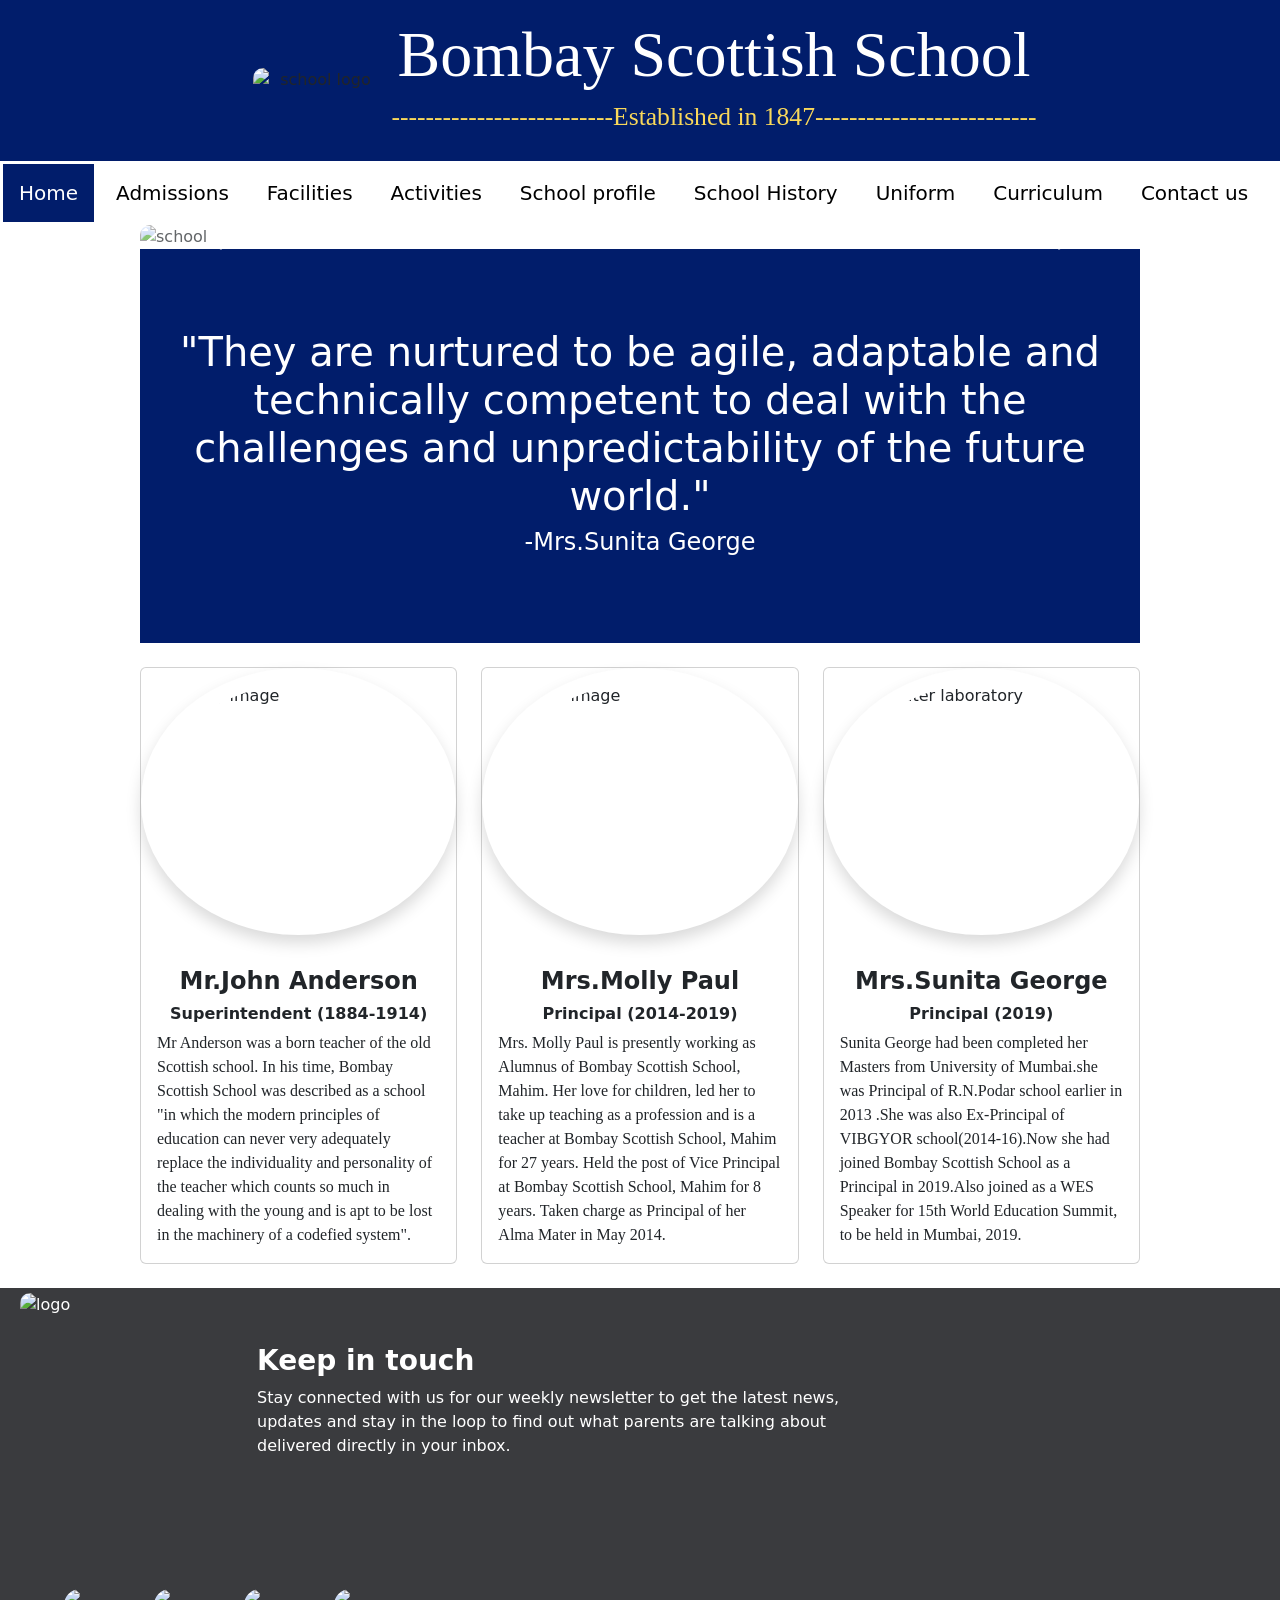
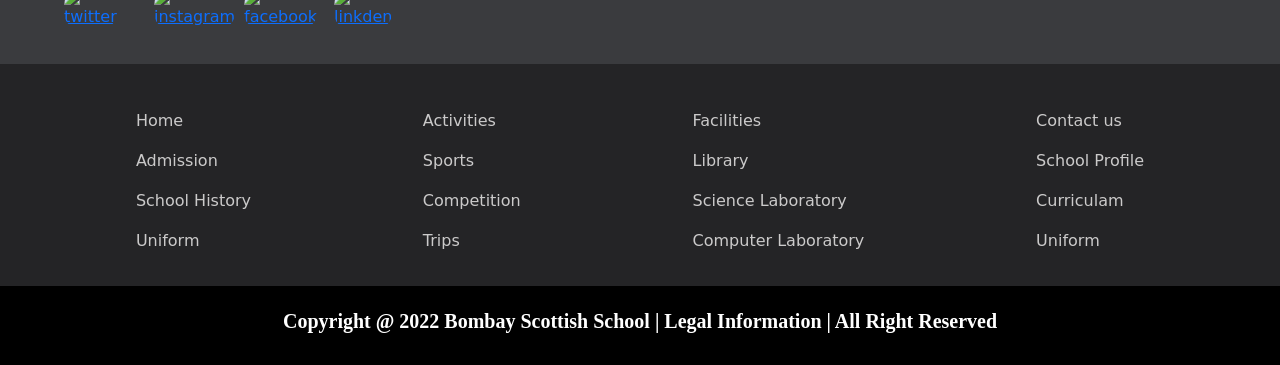
==== index.html @ 46d963c8 "Add files via upload" ====
<!DOCTYPE html>
<html lang="en">
  <head>
    <meta charset="UTF-8" />
    <meta http-equiv="X-UA-Compatible" content="IE=edge" />
    <meta name="viewport" content="width=device-width, initial-scale=1.0" />
    <title>Bombay Scottish School</title>
    <link href="https://cdn.jsdelivr.net/npm/bootstrap@5.1.3/dist/css/bootstrap.min.css" rel="stylesheet">
    <script src="https://cdn.jsdelivr.net/npm/bootstrap@5.1.3/dist/js/bootstrap.bundle.min.js"></script>
    <link rel="stylesheet" href="index.css" />
    <link rel="stylesheet" href="https://cdnjs.cloudflare.com/ajax/libs/font-awesome/4.7.0/css/font-awesome.min.css">
    
  </head>
  <body>
    
    <header>
      <div class="head1">
      <img src="/images/logo2.png"  class="logo" alt="school logo">
    <div class="headtitle">
      <h1 id="heading"> Bombay  Scottish  School</h1>
  
      <h6 class="heading2">--------------------------Established in 1847--------------------------</h6>
      </div>
    </div>
      </header>
      <div class="topnav" id="myTopnav">
        <a class="active" href="/index2.html">Home</a>
        <a href="/Admission.html">Admissions</a>
        <a href="/Facilities.html">Facilities</a>
        <a href="/Activities.html">Activities</a>
        <a href="/profile.html">School profile</a>
        <a href="/history.html">School History</a>
        <a href="/uniform.html">Uniform</a>
        <a href="/curriculum.html">Curriculum</a>
        <a href="/contact.html">Contact us</a> 
        <a href="javascript:void(0);" class="icon" onclick="myFunction()">
          <i class="fa fa-bars"></i>
        </a>
    </div>
      <div class="box22">
      <div id="demo" class="carousel slide" data-bs-ride="carousel">

        <!-- Indicators/dots -->
        <div class="carousel-indicators">
          <button type="button" data-bs-target="#demo" data-bs-slide-to="0" class="active"></button>
          <button type="button" data-bs-target="#demo" data-bs-slide-to="1"></button>
          <button type="button" data-bs-target="#demo" data-bs-slide-to="2"></button>
        </div>
        
        <!-- The slideshow/carousel -->
        <div class="carousel-inner">
          <div class="carousel-item active">
            <img src="/images/school image.jpg" alt="school" class="d-block" style="width:100%">
            <div class="carousel-caption d-none d-md-block">
              <h2><b> Our School</b></h2>
              <p class="carousel-p"> Bombay Scottish School is known as a one of the biggest school</p>
            </div>
          </div>
          <div class="carousel-item">
            <img src="/images/carousel7.jpg" alt="carousel" class="d-block" style="width:100%">
            <div class="carousel-caption d-none d-md-block">
              <h2><b> laboratories</b></h2>
              <p class="carousel-p"> Students will enjoy making models and doing experiments with materials available at school.</p>
            </div>
          </div>
          <div class="carousel-item">
            <img  src="/images/carousel4.jpg" alt="carousel" class="d-block" style="width:100%" >
            <div class="carousel-caption d-none d-md-block">
              <h2><b> Interactions</b></h2>
              <p class="carousel-p"> Relating to the ability to think and understand ideas at a high level, or involving ideas.</p>
            </div>
          </div>
        </div>
        
        <!-- Left and right controls/icons -->
        <button class="carousel-control-prev" type="button" data-bs-target="#demo" data-bs-slide="prev">
          <span class="carousel-control-prev-icon"></span>
        </button>
        <button class="carousel-control-next" type="button" data-bs-target="#demo" data-bs-slide="next">
          <span class="carousel-control-next-icon"></span>
        </button>
      </div>
   


      <!-- <img id="school-img" src="/school image.jpg" alt="school" /> -->
      <div id="welcome">
        
        <br>
        <h1>"They are nurtured to be agile, adaptable and technically competent to deal with the challenges and unpredictability of the future world." </h1><h4> -Mrs.Sunita George</h4> 
     
      
    <br>
  </div>
  <br>
    <div class="row row-cols-1 row-cols-md-3 g-4">
      <div class="col">
        <div class="card h-100">
          <img src="/images/principal2.jpg" class="card-img-top shadow p-3 mb-3 bg-white rounded-circle" alt="library image" width="356px" height="266.65px">
          <div class="card-body">
            <h4 class="card-title"><b>Mr.John Anderson</b></h4>
            <h6 class="card-title1"><b>Superintendent (1884-1914)</b></h6>
            <p class="card-text">Mr Anderson was a born teacher of the old Scottish school. In his time, Bombay Scottish School was described as a school "in which the modern principles of education can never very adequately replace the individuality and personality of the teacher which counts so much in dealing with the young and is apt to be lost in the machinery of a codefied system". </p>
          </div>
          <!-- <div class="card-footer"> -->
            <!-- <small class="text-muted">Last updated 3 mins ago</small> -->
          <!-- </div> -->
        </div>
      </div>
      <div class="col">
        <div class="card h-100">
          <img src="/images/principal3.jpg" class="card-img-top shadow p-3 mb-3 bg-white rounded-circle" alt="sci lab image" width="356px" height="266.65px">
          <div class="card-body">
            <h4 class="card-title"><b>Mrs.Molly Paul</b></h4>
            <h6 class="card-title1"><b> Principal (2014-2019)</b></h6>
            <p class="card-text">Mrs. Molly Paul is presently working as Alumnus of Bombay Scottish School, Mahim. Her love for children, led her to take up teaching as a profession and is a teacher at Bombay Scottish School, Mahim for 27 years. Held the post of Vice Principal at Bombay Scottish School, Mahim for 8 years. Taken charge as Principal of her Alma Mater in May 2014.</p>
          </div>
          <!-- <div class="card-footer"> -->
            <!-- <small class="text-muted">Last updated 3 mins ago</small> -->
          <!-- </div> -->
        </div>
      </div>
      <div class="col">
        <div class="card h-100">
          <img src="/images/principal.jpg" class="card-img-top shadow p-3 mb-3 bg-white rounded-circle" alt="Computer laboratory" width="356px" height="266.65px">
          <div class="card-body">
            <h4 class="card-title"><b> Mrs.Sunita George</b></h4>
            <h6 class="card-title1"><b> Principal (2019)</b></h6>
            <p class="card-text">Sunita George had been completed her Masters from University of Mumbai.she was Principal of R.N.Podar school earlier in 2013 .She was also Ex-Principal of VIBGYOR school(2014-16).Now she had joined Bombay Scottish School as a Principal in 2019.Also joined as a WES Speaker for 15th World Education Summit, to be held in Mumbai, 2019.</p>
          </div>
          <!-- <div class="card-footer"> -->
            <!-- <small class="text-muted">Last updated 3 mins ago</small> -->
          <!-- </div> -->
        </div>
      </div>
    </div>
  </div>
  <br>
    <footer>
      <div class="footer1">
      <div class="footerlogo">
      <img src="/images/logo2.png"  alt="logo" id="footer-logo">
    </div>
   
      <div class="footer-about">
      
        <p>
          <h3><b> Keep in touch</b></h3> 
          Stay connected with us for our weekly newsletter to get the latest news, updates and stay in the loop to find out what parents are talking about delivered directly in your inbox.
          
        </p>
      </div>
    <div class="footer-social">
      <div class="img1">
      <a href="https://twitter.com/bombayscottish?lang=en">
        <img src="/images/twitter2.png" alt="twitter" >
      </a>
    </div>
    <div class="img1">
      <a href="https://www.instagram.com/bombayscottishmahimofficial/?hl=en">
        <img src="/images/insta2.jpg" alt="instagram" >
      </a>
    </div>
    <div class="img1">
      <a href="https://m.facebook.com/profile.php?id=103113639728603">
        <img src="/images/facebook3.webp" alt="facebook" >
      </a>
    </div>
    <div class="img1">
      <a href="https://www.linkedin.com/school/bombay-scottish-school/?originalSubdomain=in">
        <img src="/images/linkden.png" alt="linkden" >
      </a>
    </div>
      </div>
    </div>
      <div class="footer2">
      <div class="box6">
       <p>Home</p>
       <p>Admission</p>
       <p>School History</p>
       <p>Uniform</p>
      </div>
    
      <div class="box7">
        <p>Activities</p>
        <p>Sports</p>
        <p>Competition</p>
        <p>Trips</p>
      </div>
     
      <div class="box8">
        <p>Facilities</p>
        <p>Library</p>
        <p>Science Laboratory</p>
        <p>Computer Laboratory</p>
      </div>
      <div class="box9">
        <p>Contact us</p>
        <p>School Profile</p>
        <p>Curriculam</p>
        <p>Uniform</p>
      </div>
      </div>
      <div class="rights">
        <p>
          <b> Copyright  @  2022 Bombay Scottish School | Legal Information | All Right Reserved </b>
         </p>
      </div>
    </footer>

    <script>
      function myFunction() {
        var x = document.getElementById("myTopnav");
        if (x.className === "topnav") {
          x.className += " responsive";
        } else {
          x.className = "topnav";
        }
      }
      </script>

  </body>
</html>
---- index.css ----
*{
  margin: 0;
  padding: 0;

}

body {
  background-image: url(/images/bg4);

  }
.box22{
  max-width: 1000px;
  margin: auto;
}
  header{
    background-color: #011d6b;
 
  }

  
.card-title{
  text-align: center;
}
.card-title1{
  text-align: center;
}
.card-text{
  font-family: 'Times New Roman', Times, serif;
}
  .container12{
    /* width: 100px; */
    position: relative;
    left: 30px;
  }

   .logo{
    width: 10vw;
    margin: 0px 10px;
    
  }
  .head1{
    text-align: center;
   display: flex;
   justify-content: center;
   align-items: center;
  }

  #heading {
    text-align: center;
    font-size: 5vw;
    color: white;
    font-family: "Algerian","Cambria", "Cochin", Georgia, Times, "Times New Roman", serif;
    padding-top: 17px;
   
  }
  .heading2{
    text-align: center;
    font-size: 2vw;
    color: #f9d85a;
    font-family: "Cambria", "Cochin", Georgia, Times, "Times New Roman", serif;
    padding-bottom: 20px;
  } 
  #welcome {
    text-align: center;
    font-size: 38px;
    color:rgb(255, 255, 255);
    font-family:'Times New Roman', Times, serif "Cambria", "Cochin", Georgia, Times, "Times New Roman", serif;
    padding-bottom: 22px;
    padding-left: 30px;
    padding-right: 30px;
    padding-top: 22px;
    background-color: #011d6b;
  }
  #welcome p {
    font-size: 25px;
  }
  .d-block{
    opacity: 0.7;
  }
#demo{
  background: white;
}
  .topnav {
    overflow: hidden;
    background-color: #e9e9e9;
    position: sticky;
    top: 0;
    z-index: 6;
  }
  
  .topnav a {
    float: left;
    display: block;
    color: black;
    text-align: center;
    padding: 14px 16px;
    text-decoration: none;
    font-size: 20px;
margin: 3px;
  }
  .school_logo{
    display: inline-block;
    position: relative;
    right: -350px;
bottom: 397px;
    width: 350px;
       }
  
       .topnav {
        overflow: hidden;
        background-color: #ffffff;
      }
      
      .topnav a {
        float: left;
        display: block;
        color: black;
        text-align: center;
        padding: 14px 16px;
        text-decoration: none;
        font-size: 20px;
        margin: 3px;
      }
      
      .topnav a:hover {
        background-color: #ddd;
        color: black;
      }
      
      .topnav a.active {
        background-color: #011d6b;
        color: white;
      }
      
      .topnav input[type="text"] {
        float: right;
        padding: 6px;
        border: none;
        margin-top: 8px;
        margin-right: 16px;
        font-size: 17px;
      }
  
      .topnav .icon {
        display: none;
      }
      
      .icon{
        width: 90px;
        padding-right: 25px;
      }
      @media screen and (max-width: 600px) {
        .topnav a:not(:first-child) {display: none;}
        .topnav a.icon {
          float: right;
          display: block;
        }
      }
      
      @media screen and (max-width: 600px) {
        .topnav.responsive {position: relative;}
        .topnav.responsive .icon {
          position: absolute;
          right: 0;
          top: 0;
        }
        .topnav.responsive a {
          float: none;
          display: block;
          text-align: left;
        }
      }

  
  #school-img {
    display: block;
    margin-left: auto;
    margin-right: auto;
    padding: 25px 25px 25px 25px;
    width: 95%;
  }
  
  .carousel-p{
    font-size: 35px;
    font-family: 'Times New Roman', Times, serif;
    color:black;
  }
  .carousel-caption{
    color: #000000;
    /* font-size: 3rem; */
  }
  .carousel-caption h2{
    color: #000000;
    font-size: 3rem;
  }
  /* card code here */
  .container {
    display: flex;
    width: 920px;
    height: auto;
    margin: 30px auto;
  }
  .box {
    width: 32%;
    height: auto;
    border: 1px solid #ccc;
    margin-right: 1%;
    background: white;
    border-radius: 10px;
    transition: 0.9;
    text-align: center;
  }
  .box:hover {
    box-shadow: 0 0 11px rgba(33, 33, 33, 0.8);
    cursor: pointer;
  }
  
  @media (max-width: 800px) {
    .container {
      width: 100%;
    }
  }
  @media (max-width: 600px) {
    .container {
      width: 85%;
      display: block;
    }
    .box {
      width: 100%;
      margin-bottom: 4%;
    }
  }
  img {
    width: 100%;
    border-top-left-radius: 10px;
    border-top-right-radius: 10px;
  }
 
  /* *******************  FOOTER CSS START  ******************* */

  .resources {
    float: left;
    overflow: hidden;
  }
  .resources .resourcebtn {
    font-size: 17px;
    border: none;
    outline: none;
    color: black;
    padding: 14px 16px;
    background-color: inherit;
    font-family: inherit;
    margin: 0;
  }

  .dropdown-content {
    display: none;
    position: absolute;
    background-color: #000000;
    min-width: 160px;
    box-shadow: 0px 8px 16px 0px rgba(0, 0, 0, 0.2);
    z-index: 1;
  }

  .dropdown-content a {
    float: none;
    color: rgb(0, 0, 0);
    padding: 12px 16px;
    text-decoration: none;
    display: block;
    text-align: left;
  }

  .dropdown-content a:hover,
  .resources .resourcebtn:hover {
    background-color: #ddd;
  }

  .resources:hover .dropdown-content {
    display: block;
  }

  .footer1 {
    display: flex;
    flex-direction: row;
    flex-wrap: wrap;
    background-color: #3a3b3e;
    color: white;
    padding: 5px 10px 5px 10px;
  }
  .footerlogo{
width: 15vw;
margin-left: 10px;
  }
  .footer-about {
    width: 20vw;
    display: inline-block;
    flex-basis: 700px;
    margin-left: 10px;
    padding:35px;
    margin-right: -21px;
  }
  .footer-social{
    width: 20vw;
    display: inline-block;
    flex-basis: 400px;
    margin-left: 4px;
margin-top: 50px;
justify-content: center;
     display: flex;
  }

  .img1{
    width: 60px;
    margin: 15px;
  }
  .img1 img{
    width: 57px;
    margin: 15px;
    border-radius: 16px;
  }
  #footer {
    flex-basis: 300px;
  }
  .footer2{
   display: flex;
   color: rgb(203, 202, 202);
   flex-direction: row;
   background: #242426;
  padding: 50px;
  justify-content: space-around;
  flex-wrap: wrap;
  padding-top: 45px;
padding-bottom: 17px;
padding-right: 50px;
padding-left: 50px;
  }
 
 
  
  .rights {
    /* display: block; */
    padding: 20px 20px;
    margin: auto;
    background: #000;
    color: white;
    text-align: center;
    font-family: 'Times New Roman', Times, serif;
    font-size: 20px;
    padding-bottom: 13px;

  }
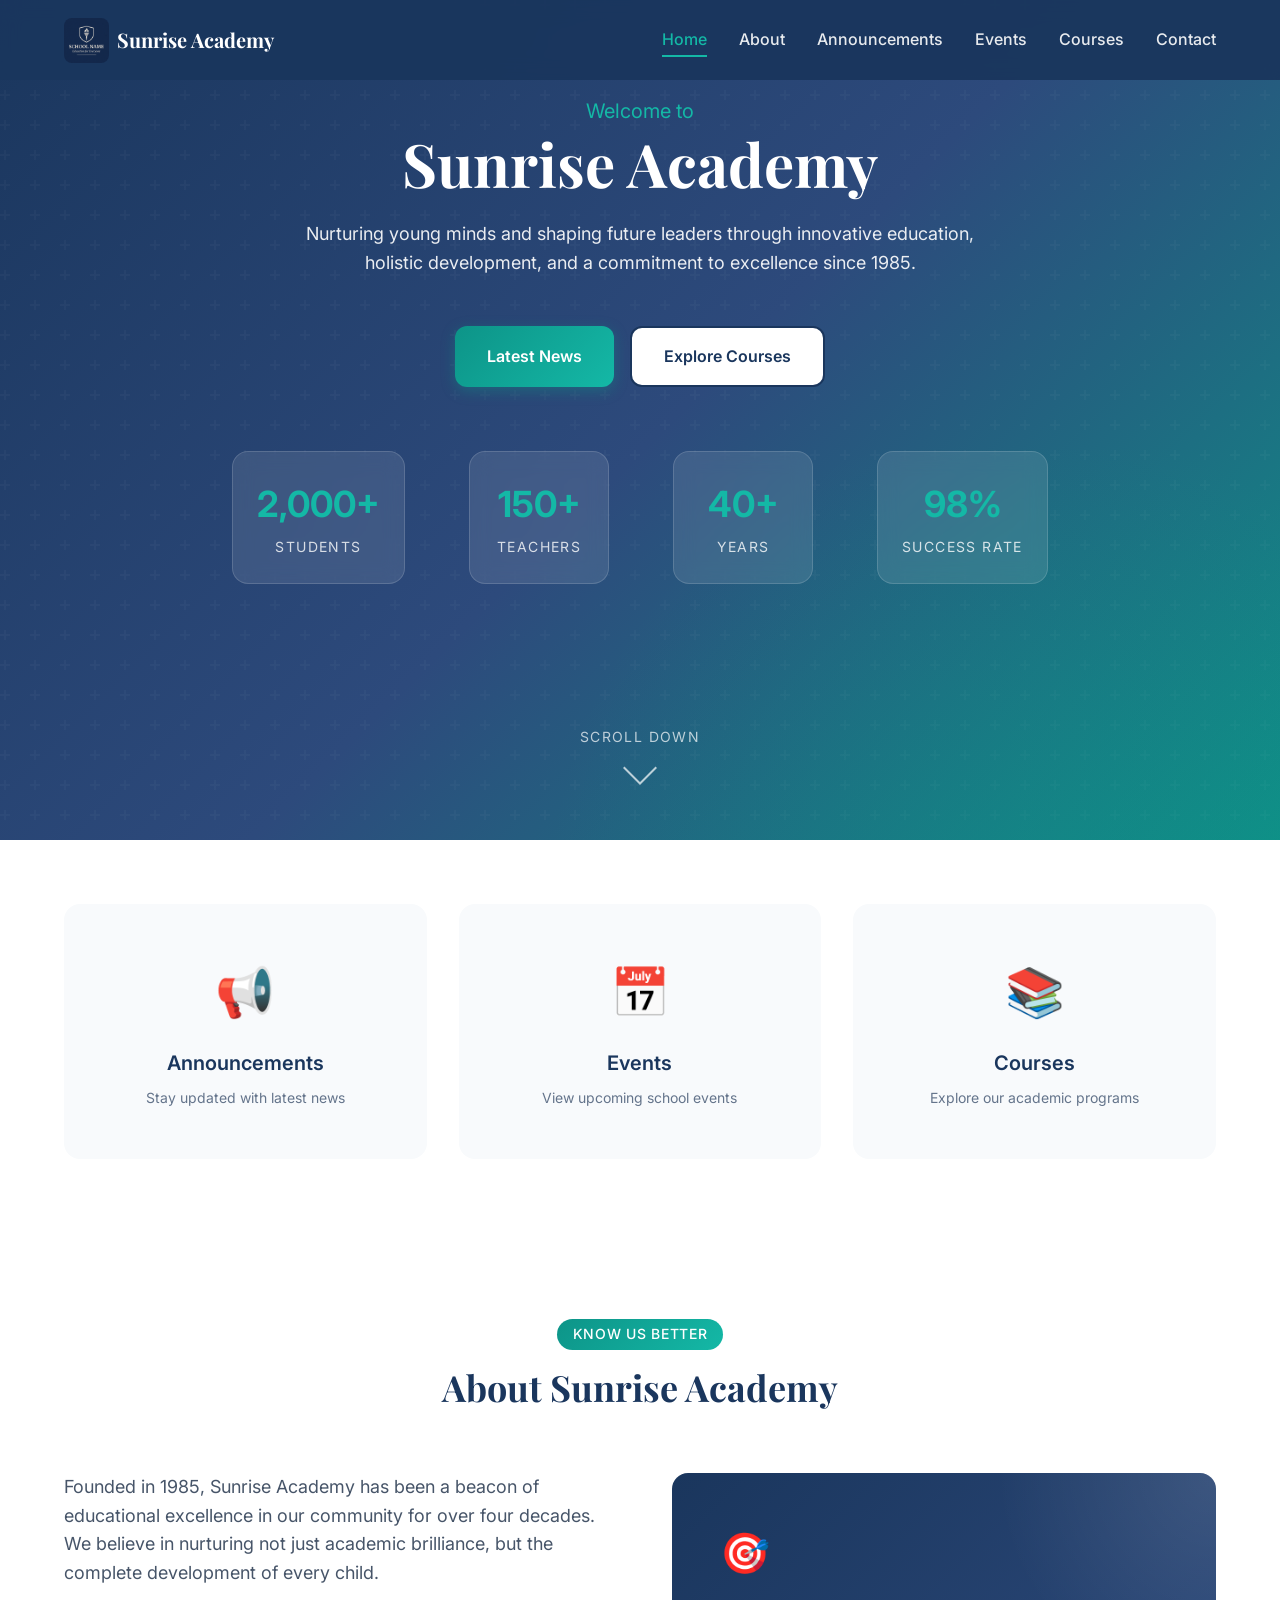
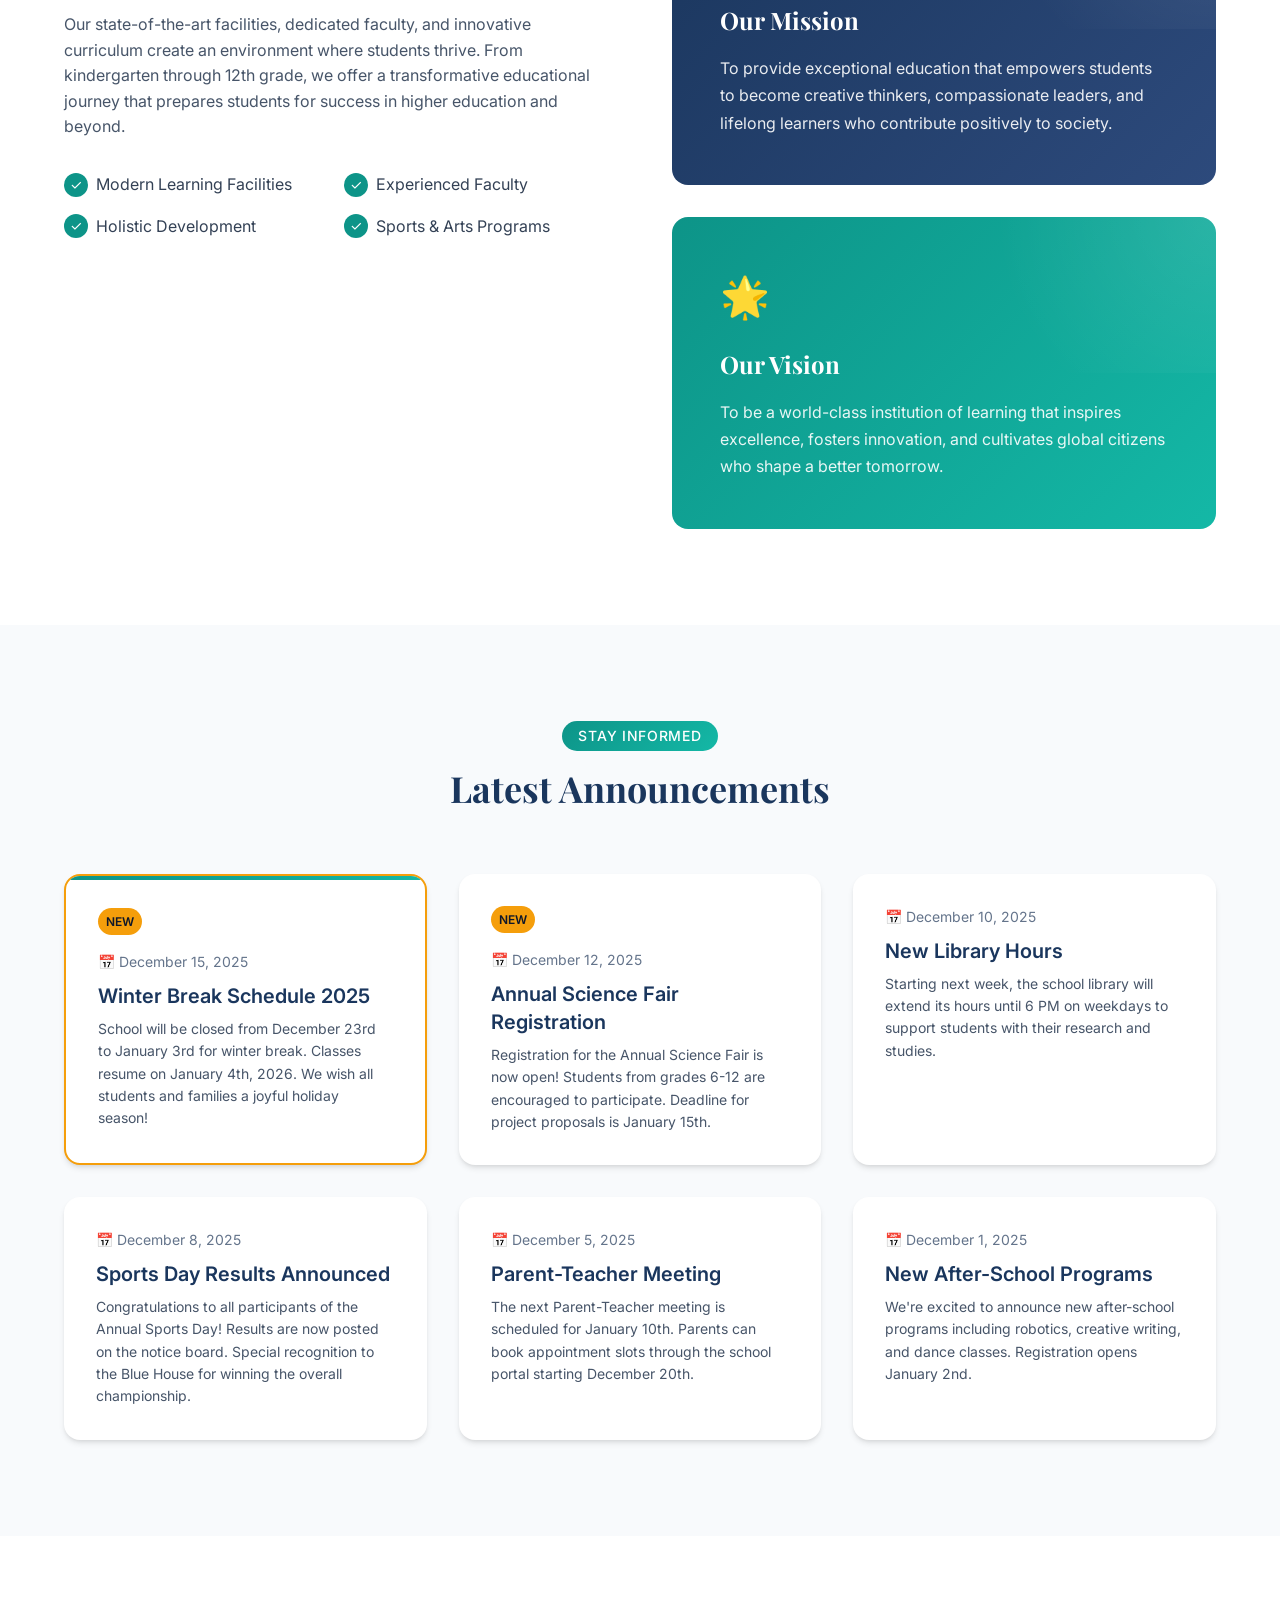
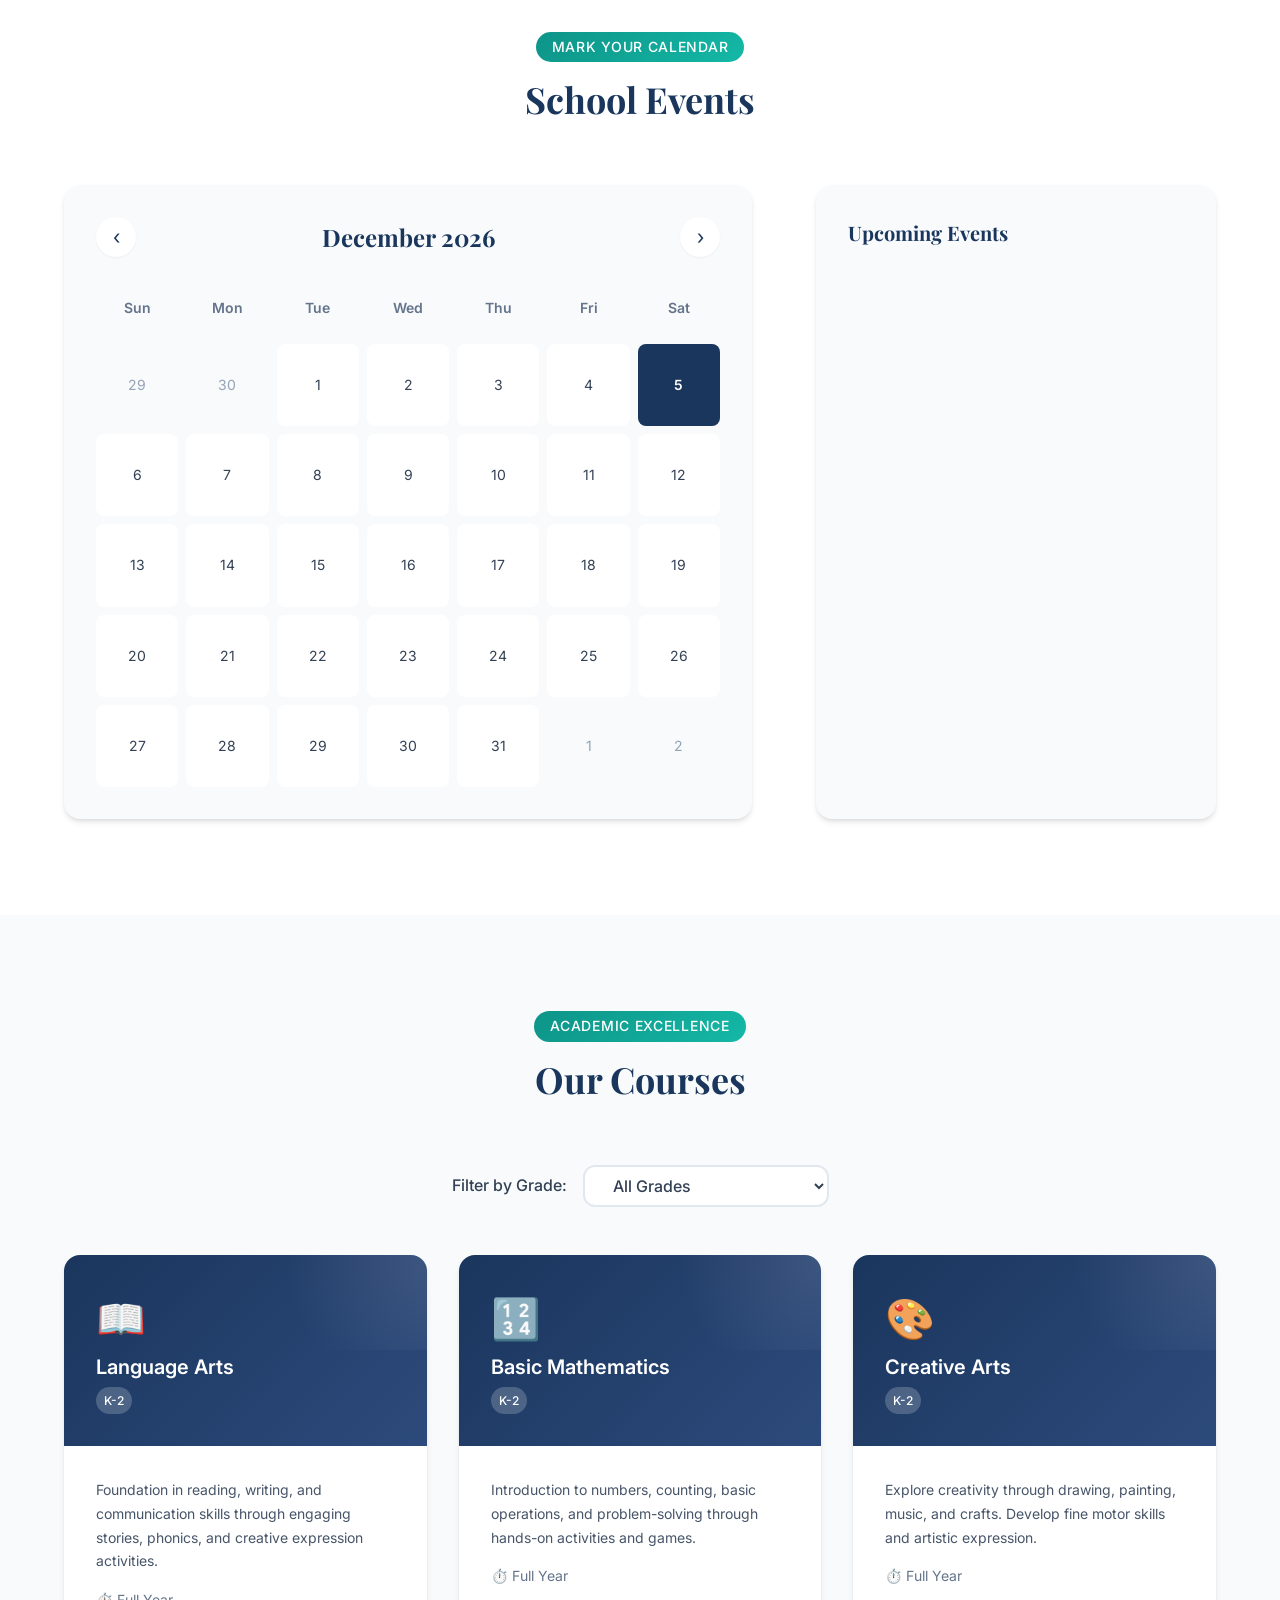
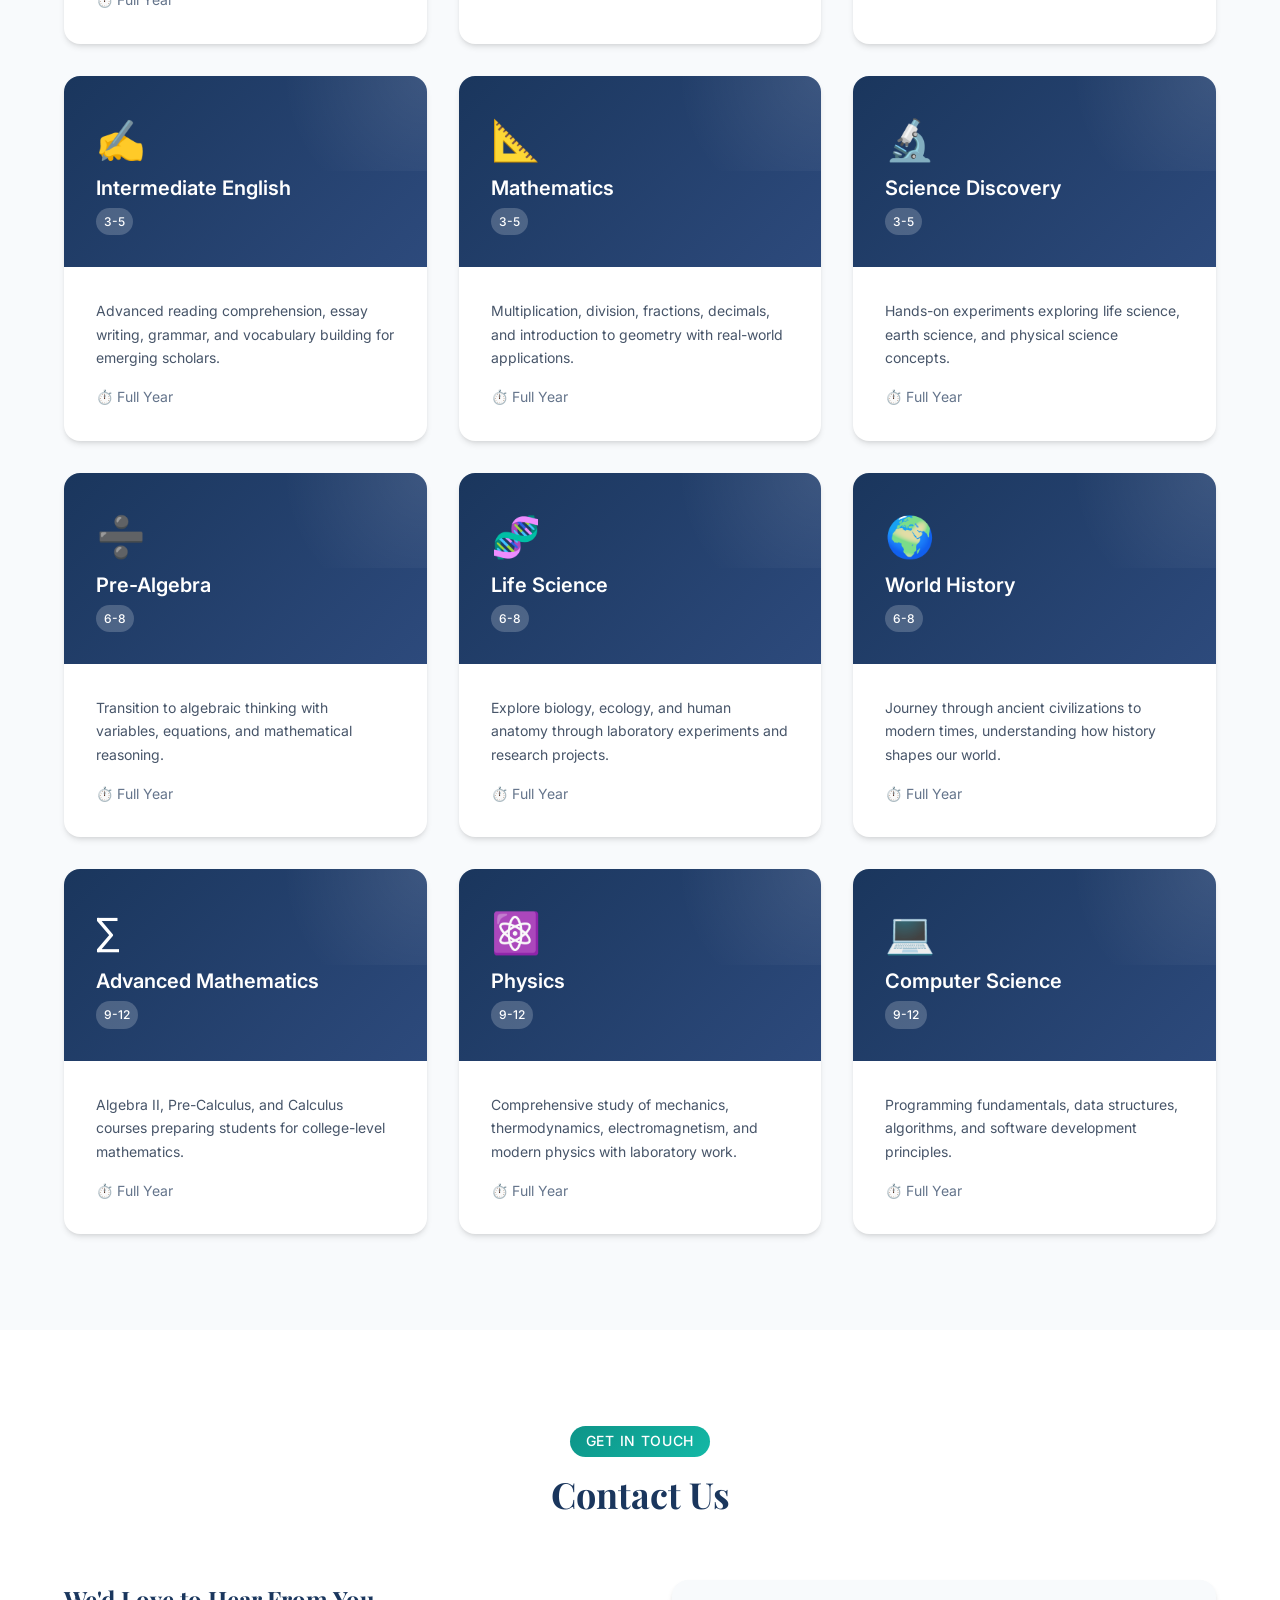
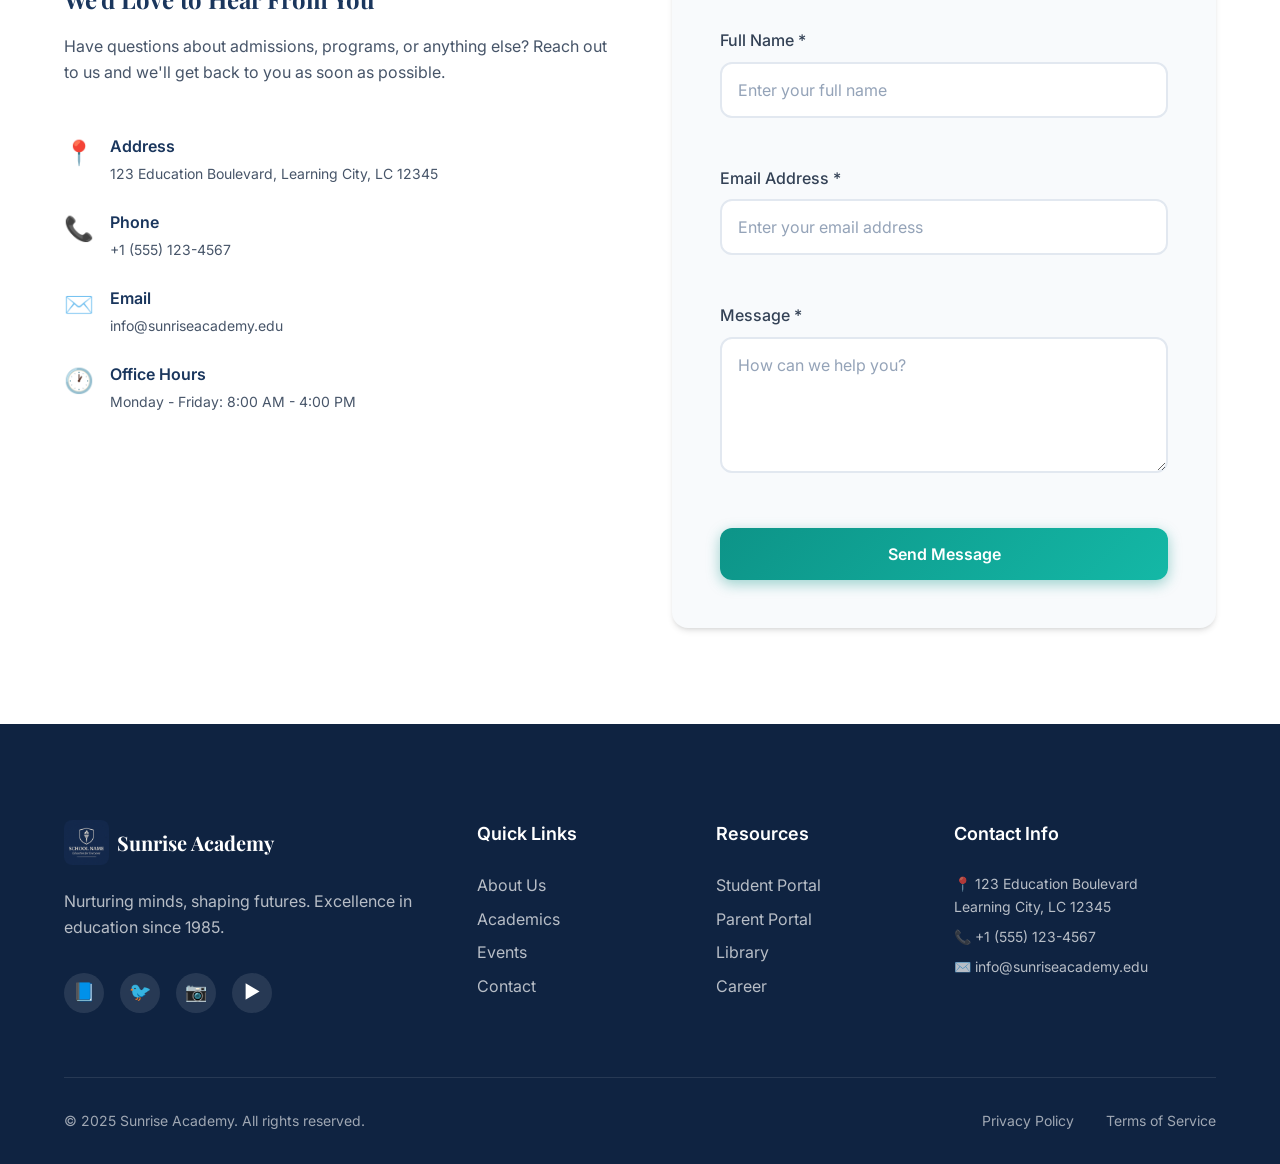
==== commit 2d125de0: "Initial commit: School website with interactive features" ====
--- a/index.html
+++ b/index.html
@@ -1,223 +1,376 @@
-<!DOCTYPE html>
-<html lang="en">
-  <head>
-    <meta charset="UTF-8" />
-    <meta http-equiv="X-UA-Compatible" content="IE=edge" />
-    <meta name="viewport" content="width=device-width, initial-scale=1.0" />
-    <title>Bombay Scottish School</title>
-    <link href="https://cdn.jsdelivr.net/npm/bootstrap@5.1.3/dist/css/bootstrap.min.css" rel="stylesheet">
-    <script src="https://cdn.jsdelivr.net/npm/bootstrap@5.1.3/dist/js/bootstrap.bundle.min.js"></script>
-    <link rel="stylesheet" href="index.css" />
-    <link rel="stylesheet" href="https://cdnjs.cloudflare.com/ajax/libs/font-awesome/4.7.0/css/font-awesome.min.css">
-    
-  </head>
-  <body>
-    
-    <header>
-      <div class="head1">
-      <img src="/images/logo2.png"  class="logo" alt="school logo">
-    <div class="headtitle">
-      <h1 id="heading"> Bombay  Scottish  School</h1>
-  
-      <h6 class="heading2">--------------------------Established in 1847--------------------------</h6>
-      </div>
-    </div>
-      </header>
-      <div class="topnav" id="myTopnav">
-        <a class="active" href="/index2.html">Home</a>
-        <a href="/Admission.html">Admissions</a>
-        <a href="/Facilities.html">Facilities</a>
-        <a href="/Activities.html">Activities</a>
-        <a href="/profile.html">School profile</a>
-        <a href="/history.html">School History</a>
-        <a href="/uniform.html">Uniform</a>
-        <a href="/curriculum.html">Curriculum</a>
-        <a href="/contact.html">Contact us</a> 
-        <a href="javascript:void(0);" class="icon" onclick="myFunction()">
-          <i class="fa fa-bars"></i>
-        </a>
-    </div>
-      <div class="box22">
-      <div id="demo" class="carousel slide" data-bs-ride="carousel">
-
-        <!-- Indicators/dots -->
-        <div class="carousel-indicators">
-          <button type="button" data-bs-target="#demo" data-bs-slide-to="0" class="active"></button>
-          <button type="button" data-bs-target="#demo" data-bs-slide-to="1"></button>
-          <button type="button" data-bs-target="#demo" data-bs-slide-to="2"></button>
-        </div>
-        
-        <!-- The slideshow/carousel -->
-        <div class="carousel-inner">
-          <div class="carousel-item active">
-            <img src="/images/school image.jpg" alt="school" class="d-block" style="width:100%">
-            <div class="carousel-caption d-none d-md-block">
-              <h2><b> Our School</b></h2>
-              <p class="carousel-p"> Bombay Scottish School is known as a one of the biggest school</p>
-            </div>
-          </div>
-          <div class="carousel-item">
-            <img src="/images/carousel7.jpg" alt="carousel" class="d-block" style="width:100%">
-            <div class="carousel-caption d-none d-md-block">
-              <h2><b> laboratories</b></h2>
-              <p class="carousel-p"> Students will enjoy making models and doing experiments with materials available at school.</p>
-            </div>
-          </div>
-          <div class="carousel-item">
-            <img  src="/images/carousel4.jpg" alt="carousel" class="d-block" style="width:100%" >
-            <div class="carousel-caption d-none d-md-block">
-              <h2><b> Interactions</b></h2>
-              <p class="carousel-p"> Relating to the ability to think and understand ideas at a high level, or involving ideas.</p>
-            </div>
-          </div>
-        </div>
-        
-        <!-- Left and right controls/icons -->
-        <button class="carousel-control-prev" type="button" data-bs-target="#demo" data-bs-slide="prev">
-          <span class="carousel-control-prev-icon"></span>
-        </button>
-        <button class="carousel-control-next" type="button" data-bs-target="#demo" data-bs-slide="next">
-          <span class="carousel-control-next-icon"></span>
-        </button>
-      </div>
-   
-
-
-      <!-- <img id="school-img" src="/school image.jpg" alt="school" /> -->
-      <div id="welcome">
-        
-        <br>
-        <h1>"They are nurtured to be agile, adaptable and technically competent to deal with the challenges and unpredictability of the future world." </h1><h4> -Mrs.Sunita George</h4> 
-     
-      
-    <br>
-  </div>
-  <br>
-    <div class="row row-cols-1 row-cols-md-3 g-4">
-      <div class="col">
-        <div class="card h-100">
-          <img src="/images/principal2.jpg" class="card-img-top shadow p-3 mb-3 bg-white rounded-circle" alt="library image" width="356px" height="266.65px">
-          <div class="card-body">
-            <h4 class="card-title"><b>Mr.John Anderson</b></h4>
-            <h6 class="card-title1"><b>Superintendent (1884-1914)</b></h6>
-            <p class="card-text">Mr Anderson was a born teacher of the old Scottish school. In his time, Bombay Scottish School was described as a school "in which the modern principles of education can never very adequately replace the individuality and personality of the teacher which counts so much in dealing with the young and is apt to be lost in the machinery of a codefied system". </p>
-          </div>
-          <!-- <div class="card-footer"> -->
-            <!-- <small class="text-muted">Last updated 3 mins ago</small> -->
-          <!-- </div> -->
-        </div>
-      </div>
-      <div class="col">
-        <div class="card h-100">
-          <img src="/images/principal3.jpg" class="card-img-top shadow p-3 mb-3 bg-white rounded-circle" alt="sci lab image" width="356px" height="266.65px">
-          <div class="card-body">
-            <h4 class="card-title"><b>Mrs.Molly Paul</b></h4>
-            <h6 class="card-title1"><b> Principal (2014-2019)</b></h6>
-            <p class="card-text">Mrs. Molly Paul is presently working as Alumnus of Bombay Scottish School, Mahim. Her love for children, led her to take up teaching as a profession and is a teacher at Bombay Scottish School, Mahim for 27 years. Held the post of Vice Principal at Bombay Scottish School, Mahim for 8 years. Taken charge as Principal of her Alma Mater in May 2014.</p>
-          </div>
-          <!-- <div class="card-footer"> -->
-            <!-- <small class="text-muted">Last updated 3 mins ago</small> -->
-          <!-- </div> -->
-        </div>
-      </div>
-      <div class="col">
-        <div class="card h-100">
-          <img src="/images/principal.jpg" class="card-img-top shadow p-3 mb-3 bg-white rounded-circle" alt="Computer laboratory" width="356px" height="266.65px">
-          <div class="card-body">
-            <h4 class="card-title"><b> Mrs.Sunita George</b></h4>
-            <h6 class="card-title1"><b> Principal (2019)</b></h6>
-            <p class="card-text">Sunita George had been completed her Masters from University of Mumbai.she was Principal of R.N.Podar school earlier in 2013 .She was also Ex-Principal of VIBGYOR school(2014-16).Now she had joined Bombay Scottish School as a Principal in 2019.Also joined as a WES Speaker for 15th World Education Summit, to be held in Mumbai, 2019.</p>
-          </div>
-          <!-- <div class="card-footer"> -->
-            <!-- <small class="text-muted">Last updated 3 mins ago</small> -->
-          <!-- </div> -->
-        </div>
-      </div>
-    </div>
-  </div>
-  <br>
-    <footer>
-      <div class="footer1">
-      <div class="footerlogo">
-      <img src="/images/logo2.png"  alt="logo" id="footer-logo">
-    </div>
-   
-      <div class="footer-about">
-      
-        <p>
-          <h3><b> Keep in touch</b></h3> 
-          Stay connected with us for our weekly newsletter to get the latest news, updates and stay in the loop to find out what parents are talking about delivered directly in your inbox.
-          
-        </p>
-      </div>
-    <div class="footer-social">
-      <div class="img1">
-      <a href="https://twitter.com/bombayscottish?lang=en">
-        <img src="/images/twitter2.png" alt="twitter" >
-      </a>
-    </div>
-    <div class="img1">
-      <a href="https://www.instagram.com/bombayscottishmahimofficial/?hl=en">
-        <img src="/images/insta2.jpg" alt="instagram" >
-      </a>
-    </div>
-    <div class="img1">
-      <a href="https://m.facebook.com/profile.php?id=103113639728603">
-        <img src="/images/facebook3.webp" alt="facebook" >
-      </a>
-    </div>
-    <div class="img1">
-      <a href="https://www.linkedin.com/school/bombay-scottish-school/?originalSubdomain=in">
-        <img src="/images/linkden.png" alt="linkden" >
-      </a>
-    </div>
-      </div>
-    </div>
-      <div class="footer2">
-      <div class="box6">
-       <p>Home</p>
-       <p>Admission</p>
-       <p>School History</p>
-       <p>Uniform</p>
-      </div>
-    
-      <div class="box7">
-        <p>Activities</p>
-        <p>Sports</p>
-        <p>Competition</p>
-        <p>Trips</p>
-      </div>
-     
-      <div class="box8">
-        <p>Facilities</p>
-        <p>Library</p>
-        <p>Science Laboratory</p>
-        <p>Computer Laboratory</p>
-      </div>
-      <div class="box9">
-        <p>Contact us</p>
-        <p>School Profile</p>
-        <p>Curriculam</p>
-        <p>Uniform</p>
-      </div>
-      </div>
-      <div class="rights">
-        <p>
-          <b> Copyright  @  2022 Bombay Scottish School | Legal Information | All Right Reserved </b>
-         </p>
-      </div>
-    </footer>
-
-    <script>
-      function myFunction() {
-        var x = document.getElementById("myTopnav");
-        if (x.className === "topnav") {
-          x.className += " responsive";
-        } else {
-          x.className = "topnav";
-        }
-      }
-      </script>
-
-  </body>
-</html>+<!DOCTYPE html>
+<html lang="en">
+<head>
+    <meta charset="UTF-8">
+    <meta name="viewport" content="width=device-width, initial-scale=1.0">
+    <meta name="description" content="Sunrise Academy - Nurturing minds, shaping futures. Excellence in education for grades K-12.">
+    <title>Sunrise Academy | Excellence in Education</title>
+    <link rel="preconnect" href="https://fonts.googleapis.com">
+    <link rel="preconnect" href="https://fonts.gstatic.com" crossorigin>
+    <link href="https://fonts.googleapis.com/css2?family=Inter:wght@300;400;500;600;700&family=Playfair+Display:wght@600;700&display=swap" rel="stylesheet">
+    <link rel="stylesheet" href="styles.css">
+</head>
+<body>
+    <!-- Header -->
+    <header class="header" id="header">
+        <nav class="nav container">
+            <a href="#home" class="logo">
+                <img src="logo.jpg" alt="Sunrise Academy Logo" class="logo-img">
+                <span class="logo-text">Sunrise Academy</span>
+            </a>
+            <button class="nav-toggle" id="navToggle" aria-label="Toggle navigation">
+                <span class="hamburger"></span>
+            </button>
+            <ul class="nav-menu" id="navMenu">
+                <li><a href="#home" class="nav-link active">Home</a></li>
+                <li><a href="#about" class="nav-link">About</a></li>
+                <li><a href="#announcements" class="nav-link">Announcements</a></li>
+                <li><a href="#events" class="nav-link">Events</a></li>
+                <li><a href="#courses" class="nav-link">Courses</a></li>
+                <li><a href="#contact" class="nav-link">Contact</a></li>
+            </ul>
+        </nav>
+    </header>
+
+    <!-- Hero Section -->
+    <section class="hero" id="home">
+        <div class="hero-bg"></div>
+        <div class="hero-content container">
+            <h1 class="hero-title">
+                <span class="hero-subtitle">Welcome to</span>
+                Sunrise Academy
+            </h1>
+            <p class="hero-description">
+                Nurturing young minds and shaping future leaders through innovative education, 
+                holistic development, and a commitment to excellence since 1985.
+            </p>
+            <div class="hero-buttons">
+                <a href="#announcements" class="btn btn-primary btn-animated">Latest News</a>
+                <a href="#courses" class="btn btn-secondary btn-animated">Explore Courses</a>
+            </div>
+            <div class="hero-stats">
+                <div class="stat">
+                    <span class="stat-number" data-count="2000">0</span>
+                    <span class="stat-label">Students</span>
+                </div>
+                <div class="stat">
+                    <span class="stat-number" data-count="150">0</span>
+                    <span class="stat-label">Teachers</span>
+                </div>
+                <div class="stat">
+                    <span class="stat-number" data-count="40">0</span>
+                    <span class="stat-label">Years</span>
+                </div>
+                <div class="stat">
+                    <span class="stat-number" data-count="98">0</span>
+                    <span class="stat-label">Success Rate</span>
+                </div>
+            </div>
+        </div>
+        <div class="hero-scroll">
+            <a href="#about" class="scroll-indicator">
+                <span>Scroll Down</span>
+                <div class="scroll-arrow"></div>
+            </a>
+        </div>
+    </section>
+
+    <!-- Quick Links -->
+    <section class="quick-links">
+        <div class="container">
+            <div class="quick-links-grid">
+                <a href="#announcements" class="quick-link-card">
+                    <div class="quick-link-icon">📢</div>
+                    <h3>Announcements</h3>
+                    <p>Stay updated with latest news</p>
+                </a>
+                <a href="#events" class="quick-link-card">
+                    <div class="quick-link-icon">📅</div>
+                    <h3>Events</h3>
+                    <p>View upcoming school events</p>
+                </a>
+                <a href="#courses" class="quick-link-card">
+                    <div class="quick-link-icon">📚</div>
+                    <h3>Courses</h3>
+                    <p>Explore our academic programs</p>
+                </a>
+            </div>
+        </div>
+    </section>
+
+    <!-- About Section -->
+    <section class="about section" id="about">
+        <div class="container">
+            <div class="section-header">
+                <span class="section-tag">Know Us Better</span>
+                <h2 class="section-title">About Sunrise Academy</h2>
+            </div>
+            <div class="about-grid">
+                <div class="about-content">
+                    <p class="about-intro">
+                        Founded in 1985, Sunrise Academy has been a beacon of educational excellence 
+                        in our community for over four decades. We believe in nurturing not just 
+                        academic brilliance, but the complete development of every child.
+                    </p>
+                    <p>
+                        Our state-of-the-art facilities, dedicated faculty, and innovative curriculum 
+                        create an environment where students thrive. From kindergarten through 12th grade, 
+                        we offer a transformative educational journey that prepares students for success 
+                        in higher education and beyond.
+                    </p>
+                    <div class="about-features">
+                        <div class="feature">
+                            <span class="feature-icon">✓</span>
+                            <span>Modern Learning Facilities</span>
+                        </div>
+                        <div class="feature">
+                            <span class="feature-icon">✓</span>
+                            <span>Experienced Faculty</span>
+                        </div>
+                        <div class="feature">
+                            <span class="feature-icon">✓</span>
+                            <span>Holistic Development</span>
+                        </div>
+                        <div class="feature">
+                            <span class="feature-icon">✓</span>
+                            <span>Sports & Arts Programs</span>
+                        </div>
+                    </div>
+                </div>
+                <div class="about-cards">
+                    <div class="mission-card">
+                        <div class="card-icon">🎯</div>
+                        <h3>Our Mission</h3>
+                        <p>
+                            To provide exceptional education that empowers students to become 
+                            creative thinkers, compassionate leaders, and lifelong learners 
+                            who contribute positively to society.
+                        </p>
+                    </div>
+                    <div class="vision-card">
+                        <div class="card-icon">🌟</div>
+                        <h3>Our Vision</h3>
+                        <p>
+                            To be a world-class institution of learning that inspires excellence, 
+                            fosters innovation, and cultivates global citizens who shape a 
+                            better tomorrow.
+                        </p>
+                    </div>
+                </div>
+            </div>
+        </div>
+    </section>
+
+    <!-- Announcements Section -->
+    <section class="announcements section" id="announcements">
+        <div class="container">
+            <div class="section-header">
+                <span class="section-tag">Stay Informed</span>
+                <h2 class="section-title">Latest Announcements</h2>
+            </div>
+            <div class="announcements-grid" id="announcementsGrid">
+                <!-- Announcements will be rendered dynamically -->
+            </div>
+        </div>
+    </section>
+
+    <!-- Events Section -->
+    <section class="events section" id="events">
+        <div class="container">
+            <div class="section-header">
+                <span class="section-tag">Mark Your Calendar</span>
+                <h2 class="section-title">School Events</h2>
+            </div>
+            <div class="events-wrapper">
+                <div class="calendar-container">
+                    <div class="calendar-header">
+                        <button class="calendar-nav prev" id="prevMonth" aria-label="Previous month">
+                            <span>‹</span>
+                        </button>
+                        <h3 class="calendar-title" id="calendarTitle">December 2025</h3>
+                        <button class="calendar-nav next" id="nextMonth" aria-label="Next month">
+                            <span>›</span>
+                        </button>
+                    </div>
+                    <div class="calendar-weekdays">
+                        <span>Sun</span>
+                        <span>Mon</span>
+                        <span>Tue</span>
+                        <span>Wed</span>
+                        <span>Thu</span>
+                        <span>Fri</span>
+                        <span>Sat</span>
+                    </div>
+                    <div class="calendar-grid" id="calendarGrid">
+                        <!-- Calendar days will be rendered dynamically -->
+                    </div>
+                </div>
+                <div class="upcoming-events">
+                    <h3 class="upcoming-title">Upcoming Events</h3>
+                    <div class="upcoming-list" id="upcomingList">
+                        <!-- Upcoming events will be rendered dynamically -->
+                    </div>
+                </div>
+            </div>
+        </div>
+    </section>
+
+    <!-- Courses Section -->
+    <section class="courses section" id="courses">
+        <div class="container">
+            <div class="section-header">
+                <span class="section-tag">Academic Excellence</span>
+                <h2 class="section-title">Our Courses</h2>
+            </div>
+            <div class="courses-filter">
+                <label for="gradeFilter" class="filter-label">Filter by Grade:</label>
+                <select id="gradeFilter" class="filter-select">
+                    <option value="all">All Grades</option>
+                    <option value="K-2">Kindergarten - Grade 2</option>
+                    <option value="3-5">Grade 3 - 5</option>
+                    <option value="6-8">Grade 6 - 8</option>
+                    <option value="9-12">Grade 9 - 12</option>
+                </select>
+            </div>
+            <div class="courses-grid" id="coursesGrid">
+                <!-- Courses will be rendered dynamically -->
+            </div>
+        </div>
+    </section>
+
+    <!-- Contact Section -->
+    <section class="contact section" id="contact">
+        <div class="container">
+            <div class="section-header">
+                <span class="section-tag">Get in Touch</span>
+                <h2 class="section-title">Contact Us</h2>
+            </div>
+            <div class="contact-grid">
+                <div class="contact-info">
+                    <h3>We'd Love to Hear From You</h3>
+                    <p>Have questions about admissions, programs, or anything else? Reach out to us and we'll get back to you as soon as possible.</p>
+                    <div class="contact-details">
+                        <div class="contact-item">
+                            <span class="contact-icon">📍</span>
+                            <div>
+                                <strong>Address</strong>
+                                <p>123 Education Boulevard, Learning City, LC 12345</p>
+                            </div>
+                        </div>
+                        <div class="contact-item">
+                            <span class="contact-icon">📞</span>
+                            <div>
+                                <strong>Phone</strong>
+                                <p>+1 (555) 123-4567</p>
+                            </div>
+                        </div>
+                        <div class="contact-item">
+                            <span class="contact-icon">✉️</span>
+                            <div>
+                                <strong>Email</strong>
+                                <p>info@sunriseacademy.edu</p>
+                            </div>
+                        </div>
+                        <div class="contact-item">
+                            <span class="contact-icon">🕐</span>
+                            <div>
+                                <strong>Office Hours</strong>
+                                <p>Monday - Friday: 8:00 AM - 4:00 PM</p>
+                            </div>
+                        </div>
+                    </div>
+                </div>
+                <div class="contact-form-container">
+                    <form class="contact-form" id="contactForm">
+                        <div class="form-group">
+                            <label for="name">Full Name *</label>
+                            <input type="text" id="name" name="name" placeholder="Enter your full name" required>
+                            <span class="error-message" id="nameError"></span>
+                        </div>
+                        <div class="form-group">
+                            <label for="email">Email Address *</label>
+                            <input type="email" id="email" name="email" placeholder="Enter your email address" required>
+                            <span class="error-message" id="emailError"></span>
+                        </div>
+                        <div class="form-group">
+                            <label for="message">Message *</label>
+                            <textarea id="message" name="message" rows="5" placeholder="How can we help you?" required></textarea>
+                            <span class="error-message" id="messageError"></span>
+                        </div>
+                        <button type="submit" class="btn btn-primary btn-full">Send Message</button>
+                    </form>
+                    <div class="form-success" id="formSuccess">
+                        <div class="success-icon">✓</div>
+                        <h3>Message Sent Successfully!</h3>
+                        <p>Thank you for contacting us. We'll get back to you within 24 hours.</p>
+                    </div>
+                </div>
+            </div>
+        </div>
+    </section>
+
+    <!-- Footer -->
+    <footer class="footer">
+        <div class="container">
+            <div class="footer-grid">
+                <div class="footer-brand">
+                    <a href="#home" class="footer-logo">
+                        <img src="logo.jpg" alt="Sunrise Academy Logo" class="logo-img">
+                        <span>Sunrise Academy</span>
+                    </a>
+                    <p>Nurturing minds, shaping futures. Excellence in education since 1985.</p>
+                    <div class="social-links">
+                        <a href="#" class="social-link" aria-label="Facebook">📘</a>
+                        <a href="#" class="social-link" aria-label="Twitter">🐦</a>
+                        <a href="#" class="social-link" aria-label="Instagram">📷</a>
+                        <a href="#" class="social-link" aria-label="YouTube">▶️</a>
+                    </div>
+                </div>
+                <div class="footer-links">
+                    <h4>Quick Links</h4>
+                    <ul>
+                        <li><a href="#about">About Us</a></li>
+                        <li><a href="#courses">Academics</a></li>
+                        <li><a href="#events">Events</a></li>
+                        <li><a href="#contact">Contact</a></li>
+                    </ul>
+                </div>
+                <div class="footer-links">
+                    <h4>Resources</h4>
+                    <ul>
+                        <li><a href="#">Student Portal</a></li>
+                        <li><a href="#">Parent Portal</a></li>
+                        <li><a href="#">Library</a></li>
+                        <li><a href="#">Career</a></li>
+                    </ul>
+                </div>
+                <div class="footer-contact">
+                    <h4>Contact Info</h4>
+                    <p>📍 123 Education Boulevard<br>Learning City, LC 12345</p>
+                    <p>📞 +1 (555) 123-4567</p>
+                    <p>✉️ info@sunriseacademy.edu</p>
+                </div>
+            </div>
+            <div class="footer-bottom">
+                <p>&copy; 2025 Sunrise Academy. All rights reserved.</p>
+                <div class="footer-legal">
+                    <a href="#">Privacy Policy</a>
+                    <a href="#">Terms of Service</a>
+                </div>
+            </div>
+        </div>
+    </footer>
+
+    <!-- Event Modal -->
+    <div class="modal-overlay" id="eventModal">
+        <div class="modal">
+            <button class="modal-close" id="modalClose" aria-label="Close modal">&times;</button>
+            <div class="modal-content" id="modalContent">
+                <!-- Modal content will be rendered dynamically -->
+            </div>
+        </div>
+    </div>
+
+    <script src="script.js"></script>
+</body>
+</html>
--- a/styles.css
+++ b/styles.css
@@ -0,0 +1,1652 @@
+/* ========================================
+   CSS VARIABLES & DESIGN SYSTEM
+======================================== */
+:root {
+    /* Primary Colors */
+    --primary: #1a365d;
+    --primary-light: #2d4a7c;
+    --primary-dark: #0f2341;
+    
+    /* Accent Colors */
+    --accent: #0d9488;
+    --accent-light: #14b8a6;
+    --accent-dark: #0a7569;
+    
+    /* Highlight Colors */
+    --gold: #f59e0b;
+    --gold-light: #fbbf24;
+    
+    /* Neutral Colors */
+    --white: #ffffff;
+    --gray-50: #f8fafc;
+    --gray-100: #f1f5f9;
+    --gray-200: #e2e8f0;
+    --gray-300: #cbd5e1;
+    --gray-400: #94a3b8;
+    --gray-500: #64748b;
+    --gray-600: #475569;
+    --gray-700: #334155;
+    --gray-800: #1e293b;
+    --gray-900: #0f172a;
+    
+    /* Semantic Colors */
+    --success: #10b981;
+    --error: #ef4444;
+    --warning: #f59e0b;
+    
+    /* Gradients */
+    --gradient-primary: linear-gradient(135deg, var(--primary) 0%, var(--primary-light) 100%);
+    --gradient-accent: linear-gradient(135deg, var(--accent) 0%, var(--accent-light) 100%);
+    --gradient-hero: linear-gradient(135deg, #1a365d 0%, #2d4a7c 50%, #0d9488 100%);
+    
+    /* Typography */
+    --font-primary: 'Inter', -apple-system, BlinkMacSystemFont, 'Segoe UI', sans-serif;
+    --font-heading: 'Playfair Display', Georgia, serif;
+    
+    /* Font Sizes */
+    --text-xs: 0.75rem;
+    --text-sm: 0.875rem;
+    --text-base: 1rem;
+    --text-lg: 1.125rem;
+    --text-xl: 1.25rem;
+    --text-2xl: 1.5rem;
+    --text-3xl: 1.875rem;
+    --text-4xl: 2.25rem;
+    --text-5xl: 3rem;
+    --text-6xl: 3.75rem;
+    
+    /* Spacing */
+    --spacing-xs: 0.25rem;
+    --spacing-sm: 0.5rem;
+    --spacing-md: 1rem;
+    --spacing-lg: 1.5rem;
+    --spacing-xl: 2rem;
+    --spacing-2xl: 3rem;
+    --spacing-3xl: 4rem;
+    --spacing-4xl: 6rem;
+    
+    /* Border Radius */
+    --radius-sm: 0.375rem;
+    --radius-md: 0.5rem;
+    --radius-lg: 0.75rem;
+    --radius-xl: 1rem;
+    --radius-2xl: 1.5rem;
+    --radius-full: 9999px;
+    
+    /* Shadows */
+    --shadow-sm: 0 1px 2px 0 rgba(0, 0, 0, 0.05);
+    --shadow-md: 0 4px 6px -1px rgba(0, 0, 0, 0.1), 0 2px 4px -2px rgba(0, 0, 0, 0.1);
+    --shadow-lg: 0 10px 15px -3px rgba(0, 0, 0, 0.1), 0 4px 6px -4px rgba(0, 0, 0, 0.1);
+    --shadow-xl: 0 20px 25px -5px rgba(0, 0, 0, 0.1), 0 8px 10px -6px rgba(0, 0, 0, 0.1);
+    --shadow-2xl: 0 25px 50px -12px rgba(0, 0, 0, 0.25);
+    
+    /* Transitions */
+    --transition-fast: 150ms ease;
+    --transition-base: 300ms ease;
+    --transition-slow: 500ms ease;
+    
+    /* Z-index */
+    --z-dropdown: 100;
+    --z-sticky: 200;
+    --z-fixed: 300;
+    --z-modal: 400;
+    --z-tooltip: 500;
+}
+
+/* ========================================
+   BASE STYLES & RESET
+======================================== */
+*,
+*::before,
+*::after {
+    margin: 0;
+    padding: 0;
+    box-sizing: border-box;
+}
+
+html {
+    scroll-behavior: smooth;
+    font-size: 16px;
+}
+
+body {
+    font-family: var(--font-primary);
+    font-size: var(--text-base);
+    line-height: 1.6;
+    color: var(--gray-800);
+    background-color: var(--gray-50);
+    overflow-x: hidden;
+}
+
+img {
+    max-width: 100%;
+    height: auto;
+    display: block;
+}
+
+a {
+    text-decoration: none;
+    color: inherit;
+    transition: color var(--transition-fast);
+}
+
+ul {
+    list-style: none;
+}
+
+button {
+    font-family: inherit;
+    cursor: pointer;
+    border: none;
+    background: none;
+}
+
+input,
+textarea,
+select {
+    font-family: inherit;
+    font-size: inherit;
+}
+
+/* ========================================
+   UTILITY CLASSES
+======================================== */
+.container {
+    width: 100%;
+    max-width: 1200px;
+    margin: 0 auto;
+    padding: 0 var(--spacing-lg);
+}
+
+.section {
+    padding: var(--spacing-4xl) 0;
+}
+
+.section-header {
+    text-align: center;
+    margin-bottom: var(--spacing-3xl);
+}
+
+.section-tag {
+    display: inline-block;
+    padding: var(--spacing-xs) var(--spacing-md);
+    background: var(--gradient-accent);
+    color: var(--white);
+    font-size: var(--text-sm);
+    font-weight: 500;
+    border-radius: var(--radius-full);
+    text-transform: uppercase;
+    letter-spacing: 0.05em;
+    margin-bottom: var(--spacing-md);
+}
+
+.section-title {
+    font-family: var(--font-heading);
+    font-size: var(--text-4xl);
+    font-weight: 700;
+    color: var(--primary);
+    line-height: 1.2;
+}
+
+/* Buttons */
+.btn {
+    display: inline-flex;
+    align-items: center;
+    justify-content: center;
+    padding: var(--spacing-md) var(--spacing-xl);
+    font-size: var(--text-base);
+    font-weight: 600;
+    border-radius: var(--radius-lg);
+    transition: all var(--transition-base);
+    cursor: pointer;
+    position: relative;
+    overflow: hidden;
+}
+
+.btn::before {
+    content: '';
+    position: absolute;
+    top: 0;
+    left: -100%;
+    width: 100%;
+    height: 100%;
+    background: linear-gradient(90deg, transparent, rgba(255, 255, 255, 0.2), transparent);
+    transition: left 0.5s ease;
+}
+
+.btn:hover::before {
+    left: 100%;
+}
+
+.btn-primary {
+    background: var(--gradient-accent);
+    color: var(--white);
+    box-shadow: 0 4px 14px rgba(13, 148, 136, 0.4);
+}
+
+.btn-primary:hover {
+    transform: translateY(-2px);
+    box-shadow: 0 6px 20px rgba(13, 148, 136, 0.5);
+}
+
+.btn-secondary {
+    background: var(--white);
+    color: var(--primary);
+    border: 2px solid var(--primary);
+}
+
+.btn-secondary:hover {
+    background: var(--primary);
+    color: var(--white);
+}
+
+.btn-full {
+    width: 100%;
+}
+
+.btn-animated {
+    animation: fadeInUp 0.8s ease-out forwards;
+    animation-delay: calc(var(--delay, 0) * 0.1s);
+    opacity: 0;
+}
+
+.hero-buttons .btn-animated:nth-child(1) { --delay: 1; }
+.hero-buttons .btn-animated:nth-child(2) { --delay: 2; }
+
+/* Scroll Animations */
+.animate-on-scroll {
+    opacity: 0;
+    transform: translateY(30px);
+    transition: opacity 0.6s ease-out, transform 0.6s ease-out;
+}
+
+.animate-on-scroll.animate-in {
+    opacity: 1;
+    transform: translateY(0);
+}
+
+/* Stagger animation delays for grid items */
+.quick-links-grid .animate-on-scroll:nth-child(1) { transition-delay: 0.1s; }
+.quick-links-grid .animate-on-scroll:nth-child(2) { transition-delay: 0.2s; }
+.quick-links-grid .animate-on-scroll:nth-child(3) { transition-delay: 0.3s; }
+
+.announcements-grid .animate-on-scroll:nth-child(1) { transition-delay: 0.1s; }
+.announcements-grid .animate-on-scroll:nth-child(2) { transition-delay: 0.2s; }
+.announcements-grid .animate-on-scroll:nth-child(3) { transition-delay: 0.3s; }
+.announcements-grid .animate-on-scroll:nth-child(4) { transition-delay: 0.4s; }
+.announcements-grid .animate-on-scroll:nth-child(5) { transition-delay: 0.5s; }
+.announcements-grid .animate-on-scroll:nth-child(6) { transition-delay: 0.6s; }
+
+.courses-grid .animate-on-scroll:nth-child(1) { transition-delay: 0.1s; }
+.courses-grid .animate-on-scroll:nth-child(2) { transition-delay: 0.2s; }
+.courses-grid .animate-on-scroll:nth-child(3) { transition-delay: 0.3s; }
+.courses-grid .animate-on-scroll:nth-child(4) { transition-delay: 0.4s; }
+.courses-grid .animate-on-scroll:nth-child(5) { transition-delay: 0.5s; }
+.courses-grid .animate-on-scroll:nth-child(6) { transition-delay: 0.6s; }
+
+
+/* ========================================
+   HEADER & NAVIGATION
+======================================== */
+.header {
+    position: fixed;
+    top: 0;
+    left: 0;
+    width: 100%;
+    z-index: var(--z-fixed);
+    background: rgba(26, 54, 93, 0.95);
+    backdrop-filter: blur(10px);
+    -webkit-backdrop-filter: blur(10px);
+    transition: all var(--transition-base);
+}
+
+.header.scrolled {
+    box-shadow: var(--shadow-lg);
+}
+
+.nav {
+    display: flex;
+    align-items: center;
+    justify-content: space-between;
+    height: 80px;
+}
+
+.logo {
+    display: flex;
+    align-items: center;
+    gap: var(--spacing-sm);
+    font-size: var(--text-xl);
+    font-weight: 700;
+    color: var(--white);
+}
+
+.logo-icon {
+    font-size: var(--text-2xl);
+}
+
+.logo-text {
+    font-family: var(--font-heading);
+}
+
+.logo-img {
+    width: 45px;
+    height: 45px;
+    object-fit: cover;
+    border-radius: var(--radius-md);
+}
+
+.nav-menu {
+    display: flex;
+    align-items: center;
+    gap: var(--spacing-xl);
+}
+
+.nav-link {
+    position: relative;
+    color: rgba(255, 255, 255, 0.9);
+    font-weight: 500;
+    padding: var(--spacing-sm) 0;
+    transition: color var(--transition-fast);
+}
+
+.nav-link::after {
+    content: '';
+    position: absolute;
+    bottom: 0;
+    left: 0;
+    width: 0;
+    height: 2px;
+    background: var(--accent-light);
+    transition: width var(--transition-base);
+}
+
+.nav-link:hover,
+.nav-link.active {
+    color: var(--accent-light);
+}
+
+.nav-link:hover::after,
+.nav-link.active::after {
+    width: 100%;
+}
+
+.nav-toggle {
+    display: none;
+    flex-direction: column;
+    gap: 5px;
+    padding: var(--spacing-sm);
+}
+
+.hamburger {
+    width: 25px;
+    height: 3px;
+    background: var(--white);
+    border-radius: var(--radius-full);
+    transition: all var(--transition-base);
+}
+
+.hamburger::before,
+.hamburger::after {
+    content: '';
+    display: block;
+    width: 25px;
+    height: 3px;
+    background: var(--white);
+    border-radius: var(--radius-full);
+    transition: all var(--transition-base);
+}
+
+.hamburger::before {
+    transform: translateY(-8px);
+}
+
+.hamburger::after {
+    transform: translateY(5px);
+}
+
+.nav-toggle.active .hamburger {
+    background: transparent;
+}
+
+.nav-toggle.active .hamburger::before {
+    transform: rotate(45deg);
+}
+
+.nav-toggle.active .hamburger::after {
+    transform: translateY(-3px) rotate(-45deg);
+}
+
+/* ========================================
+   HERO SECTION
+======================================== */
+.hero {
+    position: relative;
+    min-height: 100vh;
+    display: flex;
+    flex-direction: column;
+    justify-content: center;
+    padding-top: 100px;
+    padding-bottom: 120px;
+    overflow: hidden;
+}
+
+.hero-bg {
+    position: absolute;
+    top: 0;
+    left: 0;
+    width: 100%;
+    height: 100%;
+    background: var(--gradient-hero);
+    z-index: -2;
+}
+
+.hero-bg::before {
+    content: '';
+    position: absolute;
+    top: 0;
+    left: 0;
+    width: 100%;
+    height: 100%;
+    background: url("data:image/svg+xml,%3Csvg width='60' height='60' viewBox='0 0 60 60' xmlns='http://www.w3.org/2000/svg'%3E%3Cg fill='none' fill-rule='evenodd'%3E%3Cg fill='%23ffffff' fill-opacity='0.05'%3E%3Cpath d='M36 34v-4h-2v4h-4v2h4v4h2v-4h4v-2h-4zm0-30V0h-2v4h-4v2h4v4h2V6h4V4h-4zM6 34v-4H4v4H0v2h4v4h2v-4h4v-2H6zM6 4V0H4v4H0v2h4v4h2V6h4V4H6z'/%3E%3C/g%3E%3C/g%3E%3C/svg%3E");
+    opacity: 0.5;
+}
+
+.hero-bg::after {
+    content: '';
+    position: absolute;
+    bottom: -50%;
+    right: -20%;
+    width: 80%;
+    height: 100%;
+    background: radial-gradient(circle, rgba(13, 148, 136, 0.3) 0%, transparent 70%);
+    animation: pulse 8s ease-in-out infinite;
+}
+
+@keyframes pulse {
+    0%, 100% { opacity: 0.5; transform: scale(1); }
+    50% { opacity: 0.8; transform: scale(1.1); }
+}
+
+.hero-content {
+    position: relative;
+    z-index: 1;
+    text-align: center;
+    color: var(--white);
+    max-width: 900px;
+    margin: 0 auto;
+}
+
+.hero-title {
+    font-family: var(--font-heading);
+    font-size: var(--text-6xl);
+    font-weight: 700;
+    line-height: 1.1;
+    margin-bottom: var(--spacing-lg);
+}
+
+.hero-subtitle {
+    display: block;
+    font-family: var(--font-primary);
+    font-size: var(--text-xl);
+    font-weight: 400;
+    color: var(--accent-light);
+    margin-bottom: var(--spacing-sm);
+}
+
+.hero-description {
+    font-size: var(--text-lg);
+    color: rgba(255, 255, 255, 0.9);
+    max-width: 700px;
+    margin: 0 auto var(--spacing-2xl);
+}
+
+.hero-buttons {
+    display: flex;
+    gap: var(--spacing-md);
+    justify-content: center;
+    flex-wrap: wrap;
+    margin-bottom: var(--spacing-3xl);
+}
+
+.hero-stats {
+    display: flex;
+    justify-content: center;
+    gap: var(--spacing-3xl);
+    flex-wrap: wrap;
+    margin-bottom: var(--spacing-3xl);
+}
+
+.stat {
+    text-align: center;
+    padding: var(--spacing-lg);
+    background: rgba(255, 255, 255, 0.1);
+    backdrop-filter: blur(10px);
+    border-radius: var(--radius-xl);
+    border: 1px solid rgba(255, 255, 255, 0.15);
+    min-width: 140px;
+    transition: all var(--transition-base);
+    animation: fadeInUp 0.8s ease-out forwards;
+    animation-delay: calc(var(--delay, 0) * 0.1s);
+    opacity: 0;
+}
+
+.stat:nth-child(1) { --delay: 3; }
+.stat:nth-child(2) { --delay: 4; }
+.stat:nth-child(3) { --delay: 5; }
+.stat:nth-child(4) { --delay: 6; }
+
+.stat:hover {
+    transform: translateY(-5px);
+    background: rgba(255, 255, 255, 0.2);
+    box-shadow: 0 10px 40px rgba(0, 0, 0, 0.2);
+}
+
+.stat-number {
+    display: block;
+    font-size: var(--text-4xl);
+    font-weight: 700;
+    color: var(--accent-light);
+}
+
+.stat-label {
+    font-size: var(--text-sm);
+    color: rgba(255, 255, 255, 0.8);
+    text-transform: uppercase;
+    letter-spacing: 0.1em;
+}
+
+.hero-scroll {
+    position: relative;
+    text-align: center;
+    margin-top: auto;
+}
+
+.scroll-indicator {
+    display: inline-flex;
+    flex-direction: column;
+    align-items: center;
+    gap: var(--spacing-sm);
+    color: rgba(255, 255, 255, 0.7);
+    font-size: var(--text-sm);
+    text-transform: uppercase;
+    letter-spacing: 0.1em;
+    animation: floatBounce 2s infinite;
+    transition: color var(--transition-fast);
+}
+
+.scroll-indicator:hover {
+    color: var(--accent-light);
+}
+
+.scroll-arrow {
+    width: 24px;
+    height: 24px;
+    border-right: 2px solid currentColor;
+    border-bottom: 2px solid currentColor;
+    transform: rotate(45deg);
+}
+
+@keyframes floatBounce {
+    0%, 100% { transform: translateY(0); }
+    50% { transform: translateY(-8px); }
+}
+
+@keyframes fadeInUp {
+    from {
+        opacity: 0;
+        transform: translateY(30px);
+    }
+    to {
+        opacity: 1;
+        transform: translateY(0);
+    }
+}
+
+/* ========================================
+   QUICK LINKS
+======================================== */
+.quick-links {
+    background: var(--white);
+    padding: var(--spacing-3xl) 0;
+    margin-top: -60px;
+    position: relative;
+    z-index: 10;
+}
+
+.quick-links-grid {
+    display: grid;
+    grid-template-columns: repeat(3, 1fr);
+    gap: var(--spacing-xl);
+}
+
+.quick-link-card {
+    display: flex;
+    flex-direction: column;
+    align-items: center;
+    text-align: center;
+    padding: var(--spacing-2xl);
+    background: var(--gray-50);
+    border-radius: var(--radius-xl);
+    border: 2px solid transparent;
+    transition: all var(--transition-base);
+}
+
+.quick-link-card:hover {
+    background: var(--white);
+    border-color: var(--accent);
+    transform: translateY(-5px);
+    box-shadow: var(--shadow-xl);
+}
+
+.quick-link-icon {
+    font-size: 3rem;
+    margin-bottom: var(--spacing-md);
+}
+
+.quick-link-card h3 {
+    font-size: var(--text-xl);
+    font-weight: 600;
+    color: var(--primary);
+    margin-bottom: var(--spacing-sm);
+}
+
+.quick-link-card p {
+    color: var(--gray-500);
+    font-size: var(--text-sm);
+}
+
+/* ========================================
+   ABOUT SECTION
+======================================== */
+.about {
+    background: var(--white);
+}
+
+.about-grid {
+    display: grid;
+    grid-template-columns: 1fr 1fr;
+    gap: var(--spacing-3xl);
+    align-items: start;
+}
+
+.about-intro {
+    font-size: var(--text-lg);
+    color: var(--gray-700);
+    margin-bottom: var(--spacing-lg);
+}
+
+.about-content p {
+    color: var(--gray-600);
+    margin-bottom: var(--spacing-lg);
+}
+
+.about-features {
+    display: grid;
+    grid-template-columns: 1fr 1fr;
+    gap: var(--spacing-md);
+    margin-top: var(--spacing-xl);
+}
+
+.feature {
+    display: flex;
+    align-items: center;
+    gap: var(--spacing-sm);
+    color: var(--gray-700);
+}
+
+.feature-icon {
+    display: flex;
+    align-items: center;
+    justify-content: center;
+    width: 24px;
+    height: 24px;
+    background: var(--accent);
+    color: var(--white);
+    border-radius: var(--radius-full);
+    font-size: var(--text-sm);
+}
+
+.about-cards {
+    display: flex;
+    flex-direction: column;
+    gap: var(--spacing-xl);
+}
+
+.mission-card,
+.vision-card {
+    padding: var(--spacing-2xl);
+    border-radius: var(--radius-xl);
+    position: relative;
+    overflow: hidden;
+}
+
+.mission-card {
+    background: var(--gradient-primary);
+    color: var(--white);
+}
+
+.vision-card {
+    background: var(--gradient-accent);
+    color: var(--white);
+}
+
+.mission-card::before,
+.vision-card::before {
+    content: '';
+    position: absolute;
+    top: -50%;
+    right: -50%;
+    width: 100%;
+    height: 100%;
+    background: radial-gradient(circle, rgba(255, 255, 255, 0.1) 0%, transparent 70%);
+}
+
+.card-icon {
+    font-size: 2.5rem;
+    margin-bottom: var(--spacing-md);
+}
+
+.mission-card h3,
+.vision-card h3 {
+    font-family: var(--font-heading);
+    font-size: var(--text-2xl);
+    margin-bottom: var(--spacing-md);
+}
+
+.mission-card p,
+.vision-card p {
+    opacity: 0.9;
+    line-height: 1.7;
+}
+
+/* ========================================
+   ANNOUNCEMENTS SECTION
+======================================== */
+.announcements {
+    background: var(--gray-50);
+}
+
+.announcements-grid {
+    display: grid;
+    grid-template-columns: repeat(3, 1fr);
+    gap: var(--spacing-xl);
+}
+
+.announcement-card {
+    background: var(--white);
+    border-radius: var(--radius-xl);
+    padding: var(--spacing-xl);
+    box-shadow: var(--shadow-md);
+    transition: all var(--transition-base);
+    position: relative;
+    overflow: hidden;
+}
+
+.announcement-card:hover {
+    transform: translateY(-5px);
+    box-shadow: var(--shadow-xl);
+}
+
+.announcement-card.featured {
+    border: 2px solid var(--gold);
+}
+
+.announcement-card.featured::before {
+    content: '';
+    position: absolute;
+    top: 0;
+    left: 0;
+    width: 100%;
+    height: 4px;
+    background: var(--gradient-accent);
+}
+
+.announcement-badge {
+    display: inline-block;
+    padding: var(--spacing-xs) var(--spacing-sm);
+    background: var(--gold);
+    color: var(--gray-900);
+    font-size: var(--text-xs);
+    font-weight: 600;
+    border-radius: var(--radius-full);
+    text-transform: uppercase;
+    margin-bottom: var(--spacing-md);
+}
+
+.announcement-date {
+    display: flex;
+    align-items: center;
+    gap: var(--spacing-xs);
+    font-size: var(--text-sm);
+    color: var(--gray-500);
+    margin-bottom: var(--spacing-sm);
+}
+
+.announcement-card h3 {
+    font-size: var(--text-xl);
+    font-weight: 600;
+    color: var(--primary);
+    margin-bottom: var(--spacing-sm);
+    line-height: 1.4;
+}
+
+.announcement-card p {
+    color: var(--gray-600);
+    font-size: var(--text-sm);
+    line-height: 1.6;
+}
+
+/* ========================================
+   EVENTS SECTION
+======================================== */
+.events {
+    background: var(--white);
+}
+
+.events-wrapper {
+    display: grid;
+    grid-template-columns: 1fr 400px;
+    gap: var(--spacing-3xl);
+}
+
+.calendar-container {
+    background: var(--gray-50);
+    border-radius: var(--radius-xl);
+    padding: var(--spacing-xl);
+    box-shadow: var(--shadow-md);
+}
+
+.calendar-header {
+    display: flex;
+    align-items: center;
+    justify-content: space-between;
+    margin-bottom: var(--spacing-xl);
+}
+
+.calendar-title {
+    font-family: var(--font-heading);
+    font-size: var(--text-2xl);
+    color: var(--primary);
+}
+
+.calendar-nav {
+    display: flex;
+    align-items: center;
+    justify-content: center;
+    width: 40px;
+    height: 40px;
+    background: var(--white);
+    border-radius: var(--radius-full);
+    font-size: var(--text-xl);
+    color: var(--primary);
+    transition: all var(--transition-fast);
+    box-shadow: var(--shadow-sm);
+}
+
+.calendar-nav:hover {
+    background: var(--primary);
+    color: var(--white);
+}
+
+.calendar-weekdays {
+    display: grid;
+    grid-template-columns: repeat(7, 1fr);
+    gap: var(--spacing-sm);
+    margin-bottom: var(--spacing-md);
+}
+
+.calendar-weekdays span {
+    text-align: center;
+    font-size: var(--text-sm);
+    font-weight: 600;
+    color: var(--gray-500);
+    padding: var(--spacing-sm);
+}
+
+.calendar-grid {
+    display: grid;
+    grid-template-columns: repeat(7, 1fr);
+    gap: var(--spacing-sm);
+}
+
+.calendar-day {
+    aspect-ratio: 1;
+    display: flex;
+    flex-direction: column;
+    align-items: center;
+    justify-content: center;
+    background: var(--white);
+    border-radius: var(--radius-md);
+    font-size: var(--text-sm);
+    color: var(--gray-700);
+    cursor: pointer;
+    transition: all var(--transition-fast);
+    position: relative;
+}
+
+.calendar-day:hover {
+    background: var(--gray-100);
+}
+
+.calendar-day.other-month {
+    color: var(--gray-400);
+    background: transparent;
+}
+
+.calendar-day.today {
+    background: var(--primary);
+    color: var(--white);
+    font-weight: 600;
+}
+
+.calendar-day.has-event {
+    border: 2px solid var(--accent);
+}
+
+.calendar-day.has-event::after {
+    content: '';
+    position: absolute;
+    bottom: 4px;
+    width: 6px;
+    height: 6px;
+    background: var(--accent);
+    border-radius: var(--radius-full);
+}
+
+.calendar-day.has-event:hover {
+    background: var(--accent);
+    color: var(--white);
+}
+
+.calendar-day.has-event.today::after {
+    background: var(--white);
+}
+
+.upcoming-events {
+    background: var(--gray-50);
+    border-radius: var(--radius-xl);
+    padding: var(--spacing-xl);
+    box-shadow: var(--shadow-md);
+}
+
+.upcoming-title {
+    font-family: var(--font-heading);
+    font-size: var(--text-xl);
+    color: var(--primary);
+    margin-bottom: var(--spacing-xl);
+}
+
+.upcoming-list {
+    display: flex;
+    flex-direction: column;
+    gap: var(--spacing-md);
+}
+
+.upcoming-event {
+    display: flex;
+    gap: var(--spacing-md);
+    padding: var(--spacing-md);
+    background: var(--white);
+    border-radius: var(--radius-lg);
+    transition: all var(--transition-fast);
+    cursor: pointer;
+}
+
+.upcoming-event:hover {
+    transform: translateX(5px);
+    box-shadow: var(--shadow-md);
+}
+
+.event-date-box {
+    display: flex;
+    flex-direction: column;
+    align-items: center;
+    justify-content: center;
+    min-width: 60px;
+    height: 60px;
+    background: var(--gradient-accent);
+    color: var(--white);
+    border-radius: var(--radius-lg);
+}
+
+.event-date-box .day {
+    font-size: var(--text-xl);
+    font-weight: 700;
+}
+
+.event-date-box .month {
+    font-size: var(--text-xs);
+    text-transform: uppercase;
+}
+
+.event-info h4 {
+    font-size: var(--text-base);
+    font-weight: 600;
+    color: var(--primary);
+    margin-bottom: var(--spacing-xs);
+}
+
+.event-info p {
+    font-size: var(--text-sm);
+    color: var(--gray-500);
+}
+
+/* ========================================
+   COURSES SECTION
+======================================== */
+.courses {
+    background: var(--gray-50);
+}
+
+.courses-filter {
+    display: flex;
+    align-items: center;
+    justify-content: center;
+    gap: var(--spacing-md);
+    margin-bottom: var(--spacing-2xl);
+}
+
+.filter-label {
+    font-weight: 500;
+    color: var(--gray-700);
+}
+
+.filter-select {
+    padding: var(--spacing-sm) var(--spacing-lg);
+    border: 2px solid var(--gray-200);
+    border-radius: var(--radius-lg);
+    background: var(--white);
+    color: var(--gray-700);
+    font-weight: 500;
+    cursor: pointer;
+    transition: all var(--transition-fast);
+}
+
+.filter-select:focus {
+    outline: none;
+    border-color: var(--accent);
+    box-shadow: 0 0 0 3px rgba(13, 148, 136, 0.2);
+}
+
+.courses-grid {
+    display: grid;
+    grid-template-columns: repeat(3, 1fr);
+    gap: var(--spacing-xl);
+}
+
+.course-card {
+    background: var(--white);
+    border-radius: var(--radius-xl);
+    overflow: hidden;
+    box-shadow: var(--shadow-md);
+    transition: all var(--transition-base);
+}
+
+.course-card:hover {
+    transform: translateY(-5px);
+    box-shadow: var(--shadow-xl);
+}
+
+.course-header {
+    padding: var(--spacing-xl);
+    background: var(--gradient-primary);
+    color: var(--white);
+    position: relative;
+    overflow: hidden;
+}
+
+.course-header::before {
+    content: '';
+    position: absolute;
+    top: -50%;
+    right: -50%;
+    width: 100%;
+    height: 100%;
+    background: radial-gradient(circle, rgba(255, 255, 255, 0.1) 0%, transparent 70%);
+}
+
+.course-icon {
+    font-size: 2.5rem;
+    margin-bottom: var(--spacing-md);
+}
+
+.course-header h3 {
+    font-size: var(--text-xl);
+    font-weight: 600;
+    margin-bottom: var(--spacing-xs);
+}
+
+.course-grade {
+    display: inline-block;
+    padding: var(--spacing-xs) var(--spacing-sm);
+    background: rgba(255, 255, 255, 0.2);
+    border-radius: var(--radius-full);
+    font-size: var(--text-xs);
+    font-weight: 500;
+}
+
+.course-body {
+    padding: var(--spacing-xl);
+}
+
+.course-body p {
+    color: var(--gray-600);
+    font-size: var(--text-sm);
+    line-height: 1.7;
+    margin-bottom: var(--spacing-md);
+}
+
+.course-meta {
+    display: flex;
+    align-items: center;
+    gap: var(--spacing-sm);
+    font-size: var(--text-sm);
+    color: var(--gray-500);
+}
+
+/* ========================================
+   CONTACT SECTION
+======================================== */
+.contact {
+    background: var(--white);
+}
+
+.contact-grid {
+    display: grid;
+    grid-template-columns: 1fr 1fr;
+    gap: var(--spacing-3xl);
+}
+
+.contact-info h3 {
+    font-family: var(--font-heading);
+    font-size: var(--text-2xl);
+    color: var(--primary);
+    margin-bottom: var(--spacing-md);
+}
+
+.contact-info > p {
+    color: var(--gray-600);
+    margin-bottom: var(--spacing-2xl);
+}
+
+.contact-details {
+    display: flex;
+    flex-direction: column;
+    gap: var(--spacing-lg);
+}
+
+.contact-item {
+    display: flex;
+    gap: var(--spacing-md);
+}
+
+.contact-icon {
+    font-size: 1.5rem;
+}
+
+.contact-item strong {
+    display: block;
+    font-weight: 600;
+    color: var(--primary);
+    margin-bottom: var(--spacing-xs);
+}
+
+.contact-item p {
+    color: var(--gray-600);
+    font-size: var(--text-sm);
+}
+
+.contact-form-container {
+    position: relative;
+}
+
+.contact-form {
+    background: var(--gray-50);
+    padding: var(--spacing-2xl);
+    border-radius: var(--radius-xl);
+    box-shadow: var(--shadow-md);
+}
+
+.form-group {
+    margin-bottom: var(--spacing-lg);
+}
+
+.form-group label {
+    display: block;
+    font-weight: 500;
+    color: var(--gray-700);
+    margin-bottom: var(--spacing-sm);
+}
+
+.form-group input,
+.form-group textarea {
+    width: 100%;
+    padding: var(--spacing-md);
+    border: 2px solid var(--gray-200);
+    border-radius: var(--radius-lg);
+    background: var(--white);
+    color: var(--gray-800);
+    transition: all var(--transition-fast);
+}
+
+.form-group input:focus,
+.form-group textarea:focus {
+    outline: none;
+    border-color: var(--accent);
+    box-shadow: 0 0 0 3px rgba(13, 148, 136, 0.2);
+}
+
+.form-group input::placeholder,
+.form-group textarea::placeholder {
+    color: var(--gray-400);
+}
+
+.form-group input.error,
+.form-group textarea.error {
+    border-color: var(--error);
+}
+
+.error-message {
+    display: block;
+    font-size: var(--text-sm);
+    color: var(--error);
+    margin-top: var(--spacing-xs);
+    min-height: 20px;
+}
+
+.form-success {
+    position: absolute;
+    top: 0;
+    left: 0;
+    width: 100%;
+    height: 100%;
+    background: var(--white);
+    border-radius: var(--radius-xl);
+    box-shadow: var(--shadow-md);
+    display: flex;
+    flex-direction: column;
+    align-items: center;
+    justify-content: center;
+    text-align: center;
+    padding: var(--spacing-2xl);
+    opacity: 0;
+    visibility: hidden;
+    transition: all var(--transition-base);
+}
+
+.form-success.show {
+    opacity: 1;
+    visibility: visible;
+}
+
+.success-icon {
+    width: 80px;
+    height: 80px;
+    background: var(--success);
+    color: var(--white);
+    border-radius: var(--radius-full);
+    display: flex;
+    align-items: center;
+    justify-content: center;
+    font-size: 2.5rem;
+    margin-bottom: var(--spacing-xl);
+}
+
+.form-success h3 {
+    font-family: var(--font-heading);
+    font-size: var(--text-2xl);
+    color: var(--primary);
+    margin-bottom: var(--spacing-md);
+}
+
+.form-success p {
+    color: var(--gray-600);
+}
+
+/* ========================================
+   FOOTER
+======================================== */
+.footer {
+    background: var(--primary-dark);
+    color: var(--white);
+    padding: var(--spacing-4xl) 0 var(--spacing-xl);
+}
+
+.footer-grid {
+    display: grid;
+    grid-template-columns: 2fr 1fr 1fr 1.5fr;
+    gap: var(--spacing-3xl);
+    margin-bottom: var(--spacing-3xl);
+}
+
+.footer-logo {
+    display: flex;
+    align-items: center;
+    gap: var(--spacing-sm);
+    font-family: var(--font-heading);
+    font-size: var(--text-xl);
+    font-weight: 700;
+    margin-bottom: var(--spacing-lg);
+}
+
+.footer-brand p {
+    color: rgba(255, 255, 255, 0.7);
+    margin-bottom: var(--spacing-xl);
+}
+
+.social-links {
+    display: flex;
+    gap: var(--spacing-md);
+}
+
+.social-link {
+    display: flex;
+    align-items: center;
+    justify-content: center;
+    width: 40px;
+    height: 40px;
+    background: rgba(255, 255, 255, 0.1);
+    border-radius: var(--radius-full);
+    font-size: var(--text-lg);
+    transition: all var(--transition-fast);
+}
+
+.social-link:hover {
+    background: var(--accent);
+    transform: translateY(-3px);
+}
+
+.footer-links h4,
+.footer-contact h4 {
+    font-size: var(--text-lg);
+    font-weight: 600;
+    margin-bottom: var(--spacing-lg);
+}
+
+.footer-links ul {
+    display: flex;
+    flex-direction: column;
+    gap: var(--spacing-sm);
+}
+
+.footer-links a {
+    color: rgba(255, 255, 255, 0.7);
+    transition: color var(--transition-fast);
+}
+
+.footer-links a:hover {
+    color: var(--accent-light);
+}
+
+.footer-contact p {
+    color: rgba(255, 255, 255, 0.7);
+    font-size: var(--text-sm);
+    margin-bottom: var(--spacing-sm);
+}
+
+.footer-bottom {
+    display: flex;
+    align-items: center;
+    justify-content: space-between;
+    padding-top: var(--spacing-xl);
+    border-top: 1px solid rgba(255, 255, 255, 0.1);
+}
+
+.footer-bottom p {
+    color: rgba(255, 255, 255, 0.6);
+    font-size: var(--text-sm);
+}
+
+.footer-legal {
+    display: flex;
+    gap: var(--spacing-xl);
+}
+
+.footer-legal a {
+    color: rgba(255, 255, 255, 0.6);
+    font-size: var(--text-sm);
+}
+
+.footer-legal a:hover {
+    color: var(--accent-light);
+}
+
+/* ========================================
+   MODAL
+======================================== */
+.modal-overlay {
+    position: fixed;
+    top: 0;
+    left: 0;
+    width: 100%;
+    height: 100%;
+    background: rgba(0, 0, 0, 0.6);
+    backdrop-filter: blur(4px);
+    z-index: var(--z-modal);
+    display: flex;
+    align-items: center;
+    justify-content: center;
+    padding: var(--spacing-lg);
+    opacity: 0;
+    visibility: hidden;
+    transition: all var(--transition-base);
+}
+
+.modal-overlay.show {
+    opacity: 1;
+    visibility: visible;
+}
+
+.modal {
+    background: var(--white);
+    border-radius: var(--radius-xl);
+    max-width: 500px;
+    width: 100%;
+    max-height: 90vh;
+    overflow-y: auto;
+    position: relative;
+    transform: scale(0.9) translateY(20px);
+    transition: all var(--transition-base);
+}
+
+.modal-overlay.show .modal {
+    transform: scale(1) translateY(0);
+}
+
+.modal-close {
+    position: absolute;
+    top: var(--spacing-md);
+    right: var(--spacing-md);
+    width: 36px;
+    height: 36px;
+    display: flex;
+    align-items: center;
+    justify-content: center;
+    font-size: var(--text-2xl);
+    color: var(--gray-500);
+    border-radius: var(--radius-full);
+    transition: all var(--transition-fast);
+}
+
+.modal-close:hover {
+    background: var(--gray-100);
+    color: var(--gray-800);
+}
+
+.modal-content {
+    padding: var(--spacing-2xl);
+}
+
+.modal-header {
+    background: var(--gradient-primary);
+    color: var(--white);
+    padding: var(--spacing-2xl);
+    border-radius: var(--radius-xl) var(--radius-xl) 0 0;
+    margin: calc(-1 * var(--spacing-2xl));
+    margin-bottom: var(--spacing-xl);
+}
+
+.modal-date {
+    display: flex;
+    align-items: center;
+    gap: var(--spacing-sm);
+    font-size: var(--text-sm);
+    opacity: 0.9;
+    margin-bottom: var(--spacing-sm);
+}
+
+.modal-title {
+    font-family: var(--font-heading);
+    font-size: var(--text-2xl);
+    font-weight: 700;
+}
+
+.modal-body {
+    padding-top: var(--spacing-xl);
+}
+
+.modal-body p {
+    color: var(--gray-600);
+    line-height: 1.7;
+}
+
+.modal-category {
+    display: inline-block;
+    padding: var(--spacing-xs) var(--spacing-md);
+    background: var(--gray-100);
+    color: var(--gray-700);
+    border-radius: var(--radius-full);
+    font-size: var(--text-sm);
+    font-weight: 500;
+    margin-top: var(--spacing-lg);
+}
+
+/* ========================================
+   RESPONSIVE DESIGN
+======================================== */
+
+/* Tablet */
+@media (max-width: 1024px) {
+    .about-grid,
+    .contact-grid {
+        grid-template-columns: 1fr;
+        gap: var(--spacing-2xl);
+    }
+    
+    .events-wrapper {
+        grid-template-columns: 1fr;
+    }
+    
+    .footer-grid {
+        grid-template-columns: 1fr 1fr;
+        gap: var(--spacing-2xl);
+    }
+}
+
+@media (max-width: 768px) {
+    :root {
+        --text-5xl: 2.5rem;
+        --text-6xl: 3rem;
+    }
+    
+    .nav-toggle {
+        display: flex;
+    }
+    
+    .nav-menu {
+        position: fixed;
+        top: 80px;
+        left: 0;
+        width: 100%;
+        background: var(--primary);
+        flex-direction: column;
+        padding: var(--spacing-xl);
+        gap: var(--spacing-lg);
+        transform: translateX(-100%);
+        transition: transform var(--transition-base);
+    }
+    
+    .nav-menu.show {
+        transform: translateX(0);
+    }
+    
+    .quick-links-grid,
+    .announcements-grid,
+    .courses-grid {
+        grid-template-columns: 1fr;
+    }
+    
+    .hero-stats {
+        gap: var(--spacing-xl);
+    }
+    
+    .stat-number {
+        font-size: var(--text-2xl);
+    }
+    
+    .about-features {
+        grid-template-columns: 1fr;
+    }
+    
+    .footer-grid {
+        grid-template-columns: 1fr;
+        text-align: center;
+    }
+    
+    .footer-logo,
+    .social-links {
+        justify-content: center;
+    }
+    
+    .footer-bottom {
+        flex-direction: column;
+        gap: var(--spacing-md);
+        text-align: center;
+    }
+}
+
+@media (max-width: 480px) {
+    :root {
+        --text-4xl: 1.75rem;
+        --text-5xl: 2rem;
+        --text-6xl: 2.25rem;
+    }
+    
+    .container {
+        padding: 0 var(--spacing-md);
+    }
+    
+    .section {
+        padding: var(--spacing-3xl) 0;
+    }
+    
+    .hero-buttons {
+        flex-direction: column;
+    }
+    
+    .btn {
+        width: 100%;
+    }
+    
+    .hero-stats {
+        display: grid;
+        grid-template-columns: 1fr 1fr;
+    }
+    
+    .courses-filter {
+        flex-direction: column;
+    }
+    
+    .filter-select {
+        width: 100%;
+    }
+    
+    .calendar-weekdays span {
+        font-size: var(--text-xs);
+        padding: var(--spacing-xs);
+    }
+    
+    .calendar-day {
+        font-size: var(--text-xs);
+    }
+}
